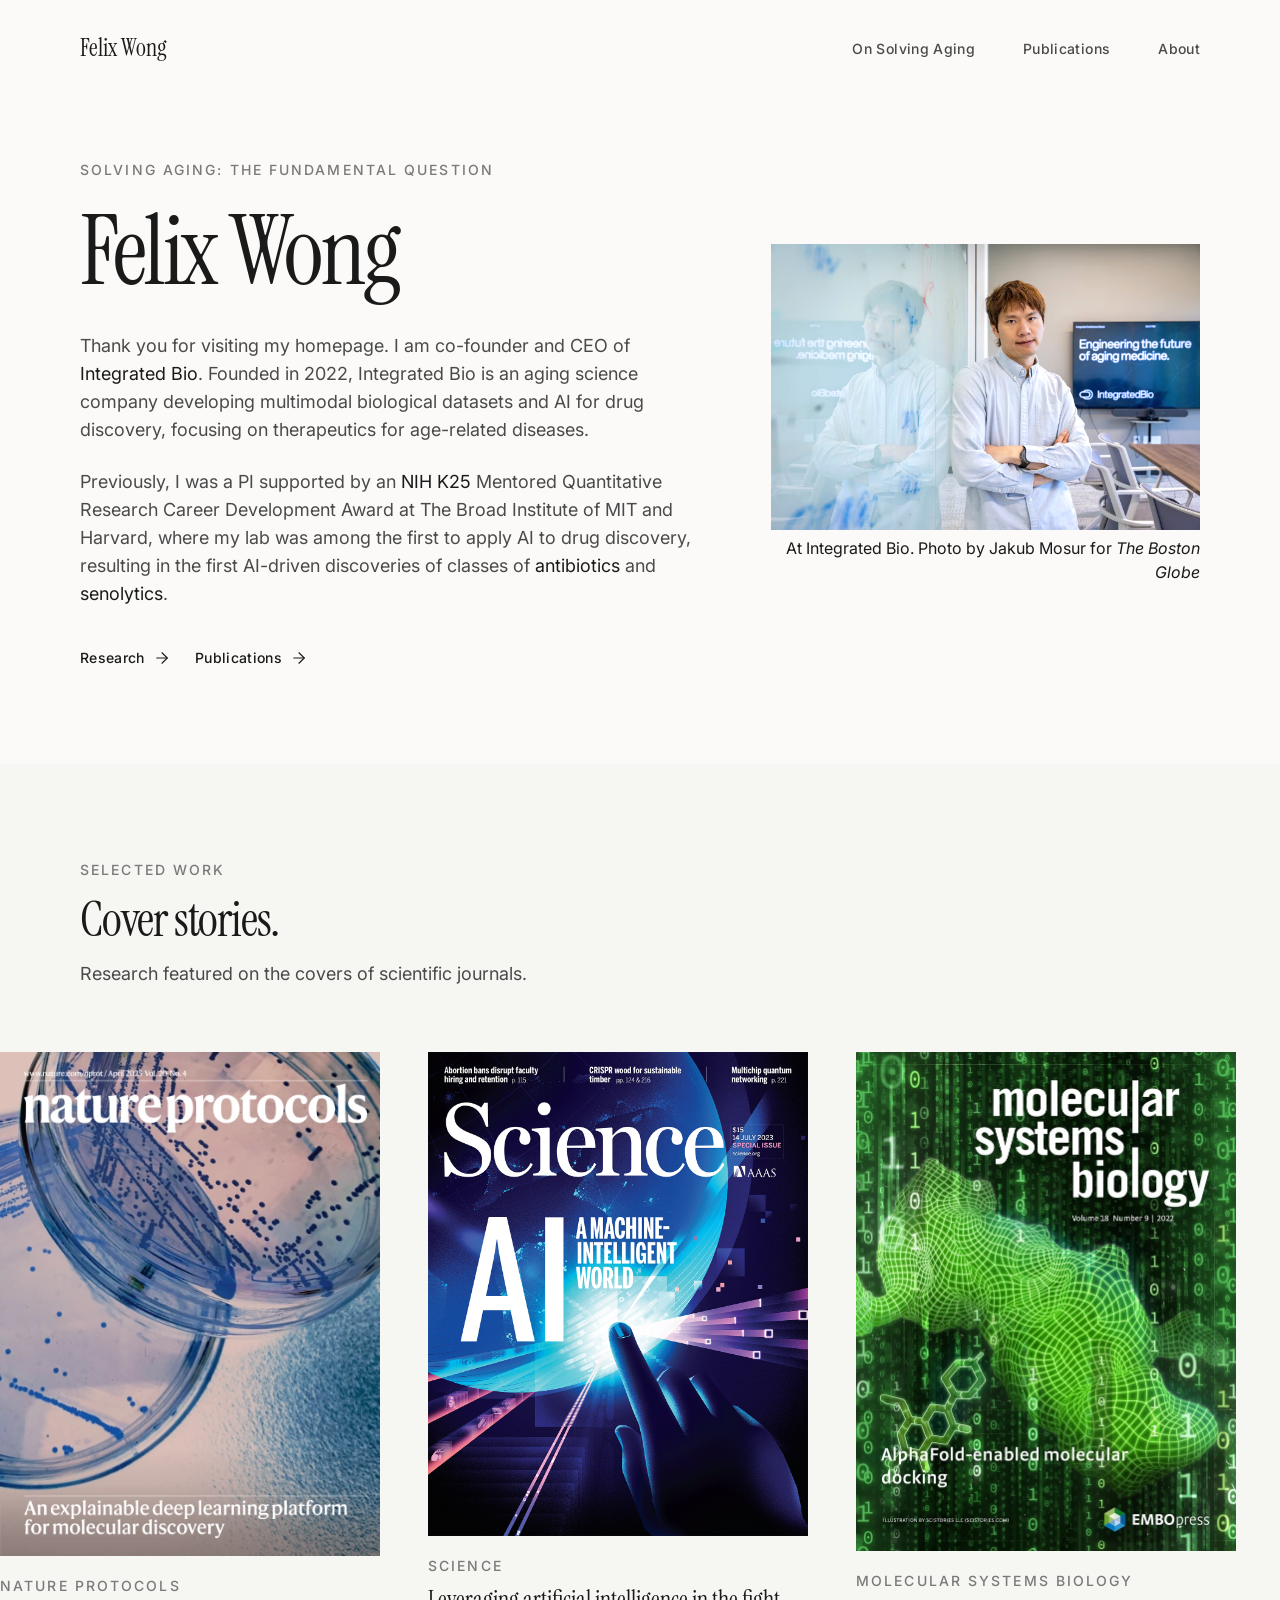
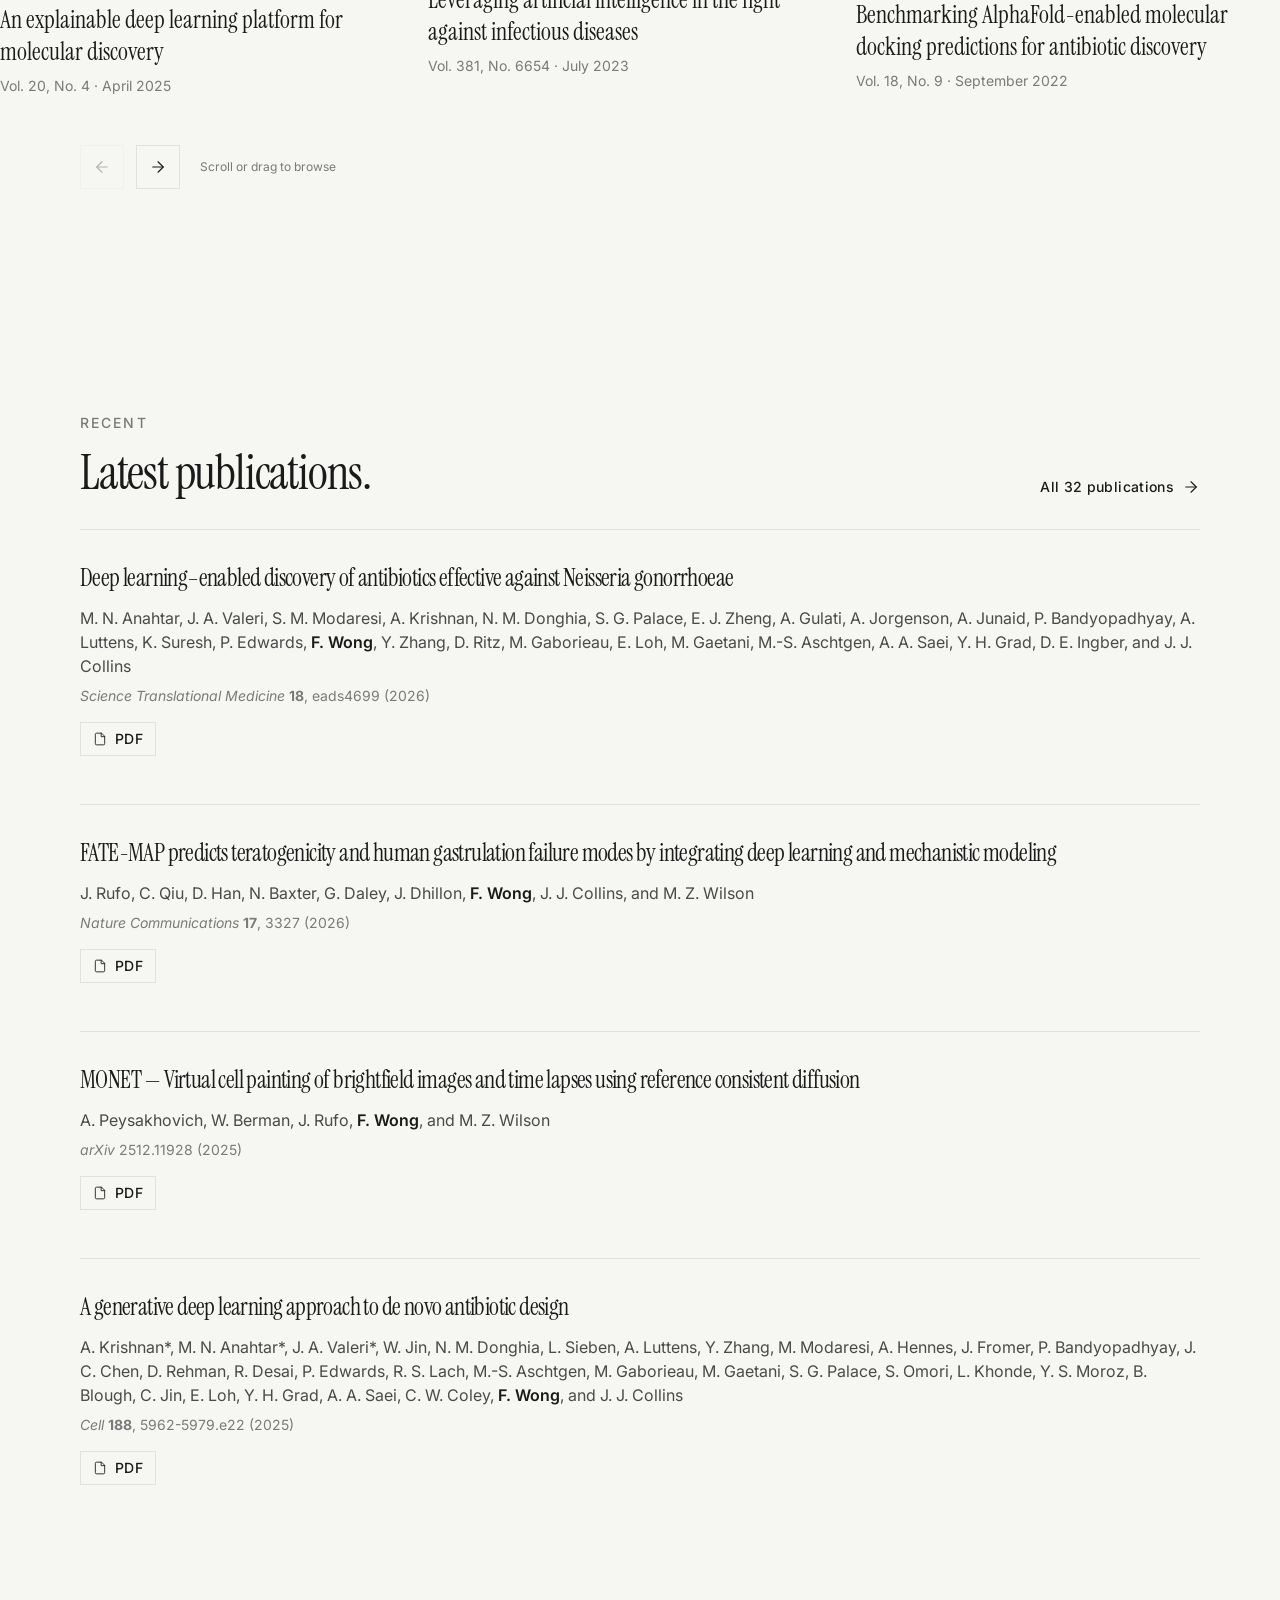
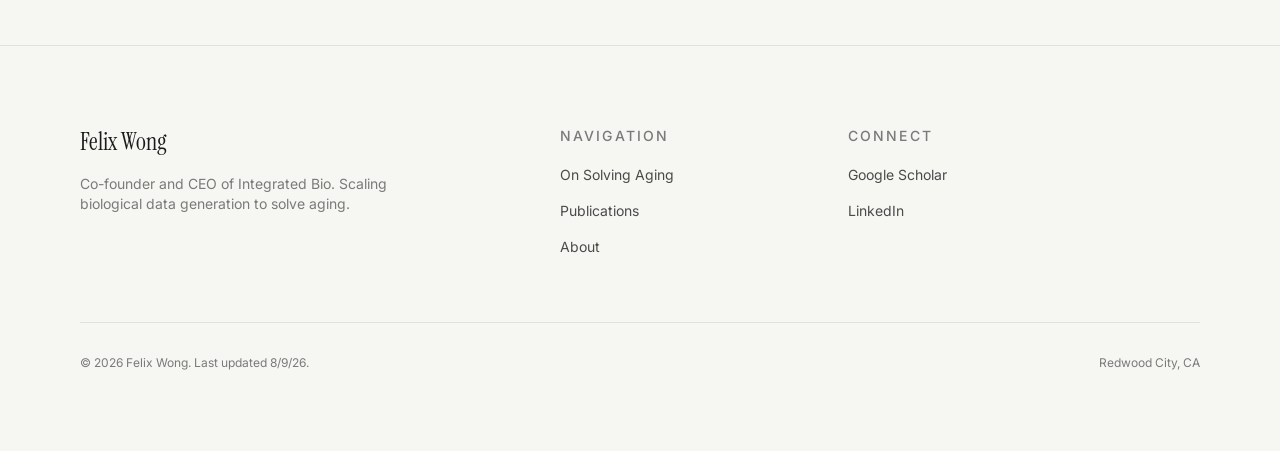
==== index.html @ a40102de "Publish verified felixjwong.com website" ====
<!doctype html>
<html lang="en">
<head>
<meta charset="UTF-8" />
<meta name="viewport" content="width=device-width, initial-scale=1.0" />
<title>Felix Wong</title>
<meta name="description" content="Felix Wong is co-founder and CEO of Integrated Bio, formerly a PI at MIT. Scaling biological data generation to solve aging.">
<meta name="author" content="Felix Wong" />
<meta property="og:type" content="website">
<meta property="og:title" content="Felix Wong">
<meta property="og:description" content="Felix Wong is co-founder and CEO of Integrated Bio, formerly a PI at MIT. Scaling biological data generation to solve aging.">
<meta name="twitter:card" content="summary_large_image">
<meta property="og:site_name" content="Felix Wong">
<meta property="og:url" content="https://www.felixjwong.com/">
<link rel="preconnect" href="https://fonts.googleapis.com">
<link rel="preconnect" href="https://fonts.gstatic.com" crossorigin>
<link href="https://fonts.googleapis.com/css2?family=Instrument+Serif:ital@0;1&family=Inter:wght@300;400;500;600&display=swap" rel="stylesheet">
<link rel="canonical" href="https://www.felixjwong.com/">
<link rel="stylesheet" href="styles.css">
<script type="application/ld+json">
{
  "@context": "https://schema.org",
  "@graph": [
    {
      "@type": "WebSite",
      "@id": "https://www.felixjwong.com/#website",
      "url": "https://www.felixjwong.com/",
      "name": "Felix Wong",
      "alternateName": "Felix J. Wong",
      "inLanguage": "en",
      "publisher": { "@id": "https://www.felixjwong.com/#felixwong" },
      "about": { "@id": "https://www.felixjwong.com/#felixwong" }
    },
    {
      "@type": "Person",
      "@id": "https://www.felixjwong.com/#felixwong",
      "name": "Felix Wong",
      "alternateName": "Felix J. Wong",
      "url": "https://www.felixjwong.com/",
      "jobTitle": "Co-founder and CEO",
      "description": "Co-founder and CEO of Integrated Bio, formerly a principal investigator at the Broad Institute of MIT and Harvard.",
      "worksFor": {
        "@type": "Organization",
        "name": "Integrated Bio",
        "url": "https://integratedbio.com/"
      },
      "alumniOf": [
        { "@type": "CollegeOrUniversity", "name": "Harvard University" },
        { "@type": "CollegeOrUniversity", "name": "Massachusetts Institute of Technology" }
      ],
      "knowsAbout": ["Aging science", "AI for drug discovery", "Antibiotic discovery", "Biophysics"],
      "sameAs": [
        "https://scholar.google.com/citations?hl=en&user=tXD1nAcAAAAJ",
        "https://www.linkedin.com/in/felixjwong/"
      ]
    }
  ]
}
</script>
</head>
<body><div class="min-h-dvh flex flex-col bg-background">
<a href="#main-content" class="skip-link">Skip to main content</a>
<header class="site-header" id="site-header">
  <div class="container-editorial px-6 md:px-12 lg:px-20">
    <nav class="flex items-center justify-between">
      <a href="index.html" class="font-serif text-xl md:text-2xl text-ink transition-opacity duration-300 hover:opacity-70">Felix Wong</a>
      <ul class="hidden md:flex items-center gap-8 lg:gap-12"><li><a href="manifesto.html" class="editorial-link text-sm font-medium tracking-wide text-ink-light transition-colors duration-300 hover:text-ink">On Solving Aging</a></li><li><a href="publications.html" class="editorial-link text-sm font-medium tracking-wide text-ink-light transition-colors duration-300 hover:text-ink">Publications</a></li><li><a href="about.html" class="editorial-link text-sm font-medium tracking-wide text-ink-light transition-colors duration-300 hover:text-ink">About</a></li></ul>
      <button id="menu-open" class="md:hidden p-2 -mr-2 text-ink transition-opacity duration-300 hover:opacity-70" aria-label="Open menu">
        <svg width="24" height="24" viewBox="0 0 24 24" fill="none" stroke="currentColor" stroke-width="1.5" stroke-linecap="round" stroke-linejoin="round"><line x1="4" x2="20" y1="12" y2="12"/><line x1="4" x2="20" y1="6" y2="6"/><line x1="4" x2="20" y1="18" y2="18"/></svg>
      </button>
    </nav>
  </div>
</header>
<div id="mobile-menu" class="mobile-menu md:hidden" aria-hidden="true">
  <div class="flex flex-col h-full px-6 py-6">
    <div class="flex items-center justify-between">
      <a href="index.html" class="font-serif text-xl text-ink">Felix Wong</a>
      <button id="menu-close" class="p-2 -mr-2 text-ink transition-opacity duration-300 hover:opacity-70" aria-label="Close menu">
        <svg width="24" height="24" viewBox="0 0 24 24" fill="none" stroke="currentColor" stroke-width="1.5" stroke-linecap="round" stroke-linejoin="round"><path d="M18 6 6 18"/><path d="m6 6 12 12"/></svg>
      </button>
    </div>
    <nav class="flex-1 flex flex-col justify-center">
      <ul class="space-y-8"><li><a href="manifesto.html" class="font-serif text-4xl text-ink-light transition-colors duration-300 hover:text-ink">On Solving Aging</a></li><li><a href="publications.html" class="font-serif text-4xl text-ink-light transition-colors duration-300 hover:text-ink">Publications</a></li><li><a href="about.html" class="font-serif text-4xl text-ink-light transition-colors duration-300 hover:text-ink">About</a></li></ul>
    </nav>
    <div class="pt-8 border-t border-divider">
      <div class="flex gap-6">
        <a href="https://scholar.google.com/citations?hl=en&user=tXD1nAcAAAAJ" target="_blank" rel="noopener noreferrer" class="text-sm text-ink-muted transition-colors duration-300 hover:text-ink">Google Scholar</a>
        <a href="https://www.linkedin.com/in/felixjwong/" target="_blank" rel="noopener noreferrer" class="text-sm text-ink-muted transition-colors duration-300 hover:text-ink">LinkedIn</a>
      </div>
    </div>
  </div>
</div><main id="main-content" class="flex-1">
<section class="pt-32 md:pt-40 pb-16 md:pb-24 px-6 md:px-12 lg:px-20">
  <div class="container-editorial">
    <div class="grid grid-cols-1 lg:grid-cols-12 gap-12 lg:gap-16 items-center">
      <div class="lg:col-span-7">
        <div class="reveal"><p class="eyebrow mb-6">Solving aging: the fundamental question</p></div>
        <div class="reveal" style="transition-delay:100ms"><h1 class="text-ink mb-8">Felix Wong</h1></div>
        <div class="reveal" style="transition-delay:200ms"><p class="max-w-2xl">Thank you for visiting my homepage. I am co-founder and CEO of <a href="https://integratedbio.com/" target="_blank" rel="noopener noreferrer" class="editorial-link text-link">Integrated Bio</a>. Founded in 2022, Integrated Bio is an aging science company developing multimodal biological datasets and AI for drug discovery, focusing on therapeutics for age-related diseases.
        </p></div>
        <div class="reveal" style="transition-delay:300ms"><p class="mt-6 max-w-2xl">
        Previously, I was a PI supported by an <a href="https://researchtraining.nih.gov/programs/career-development" target="_blank" rel="noopener noreferrer" class="editorial-link text-link">NIH K25</a> Mentored Quantitative Research Career Development Award at The Broad Institute of MIT and Harvard, where my lab was among the first to apply AI to drug discovery, resulting in the first AI-driven discoveries of classes of <a href="https://www.nature.com/articles/s41586-023-06887-8" target="_blank" rel="noopener noreferrer" class="editorial-link text-link">antibiotics</a> and <a href="https://www.nature.com/articles/s43587-023-00415-z" target="_blank" rel="noopener noreferrer" class="editorial-link text-link">senolytics</a>.
        </p></div>
        <div class="reveal" style="transition-delay:500ms"><div class="mt-10 flex flex-wrap gap-6"><a href="manifesto.html" class="arrow-link text-link">Research <svg class="arrow-svg" width="18" height="18" viewBox="0 0 24 24" fill="none" stroke="currentColor" stroke-width="1.5" stroke-linecap="round" stroke-linejoin="round" aria-hidden="true"><line x1="5" y1="12" x2="19" y2="12"/><polyline points="12 5 19 12 12 19"/></svg></a><a href="publications.html" class="arrow-link text-link">Publications <svg class="arrow-svg" width="18" height="18" viewBox="0 0 24 24" fill="none" stroke="currentColor" stroke-width="1.5" stroke-linecap="round" stroke-linejoin="round" aria-hidden="true"><line x1="5" y1="12" x2="19" y2="12"/><polyline points="12 5 19 12 12 19"/></svg></a></div></div>
      </div>
      <div class="lg:col-span-5">
        <div class="reveal" style="transition-delay:200ms"><img src="./felix-boston-globe.png" alt="Felix Wong at the Integrated Biosciences offices" class="w-full h-auto" loading="lazy" onerror="this.onerror=null;this.src='assets/placeholder.svg';this.classList.add('img-fallback')"></div>
        <div style="text-align:right;padding-top:6px">
         At Integrated Bio. Photo by Jakub Mosur for <i><a href="https://www.bostonglobe.com/2026/08/05/business/integrated-biosciences-massachusetts-biotech-startup-california/">The Boston Globe</a></i>
       </div>
      </div>
    </div>
  </div>
</section>

<section class="py-16 md:py-24 bg-cream-dark">
  <div class="container-editorial">
    <div class="reveal"><div class="px-6 md:px-12 lg:px-20 mb-12 md:mb-16 max-w-2xl"><p class="eyebrow mb-4">Selected Work</p><h2 class="text-ink mb-4">Cover stories.</h2><p>Research featured on the covers of scientific journals.</p></div></div>
    <div class="reveal" style="transition-delay:150ms">
<div class="relative">
  <div id="cover-track" class="scrollbar-hide flex gap-8 md:gap-12 overflow-x-auto snap-x snap-mandatory px-6 md:px-12 lg:px-20 pb-4">
    <a href="https://www.nature.com/nprot/volumes/20/issues/4" target="_blank" rel="noopener noreferrer" class="group snap-start shrink-0 cover-card">
      <div class="overflow-hidden bg-cream-darker"><img src="./np-cover.webp" alt="Cover of Nature Protocols, Vol. 20, No. 4 · April 2025" class="w-full h-auto cover-img" loading="lazy" onerror="this.onerror=null;this.src='assets/placeholder.svg';this.classList.add('img-fallback')"></div>
      <p class="eyebrow mt-5">Nature Protocols</p>
      <p class="mt-2 font-serif text-xl md:text-2xl text-ink leading-snug">An explainable deep learning platform for molecular discovery</p>
      <p class="mt-2 text-sm text-ink-muted">Vol. 20, No. 4 · April 2025</p>
    </a>
    <a href="https://www.science.org/toc/science/381/6654" target="_blank" rel="noopener noreferrer" class="group snap-start shrink-0 cover-card">
      <div class="overflow-hidden bg-cream-darker"><img src="./science-cover.jpg" alt="Cover of Science, Vol. 381, No. 6654 · July 2023" class="w-full h-auto cover-img" loading="lazy" onerror="this.onerror=null;this.src='assets/placeholder.svg';this.classList.add('img-fallback')"></div>
      <p class="eyebrow mt-5">Science</p>
      <p class="mt-2 font-serif text-xl md:text-2xl text-ink leading-snug">Leveraging artificial intelligence in the fight against infectious diseases</p>
      <p class="mt-2 text-sm text-ink-muted">Vol. 381, No. 6654 · July 2023</p>
    </a>
    <a href="https://www.embopress.org/toc/17444292/2022/18/9" target="_blank" rel="noopener noreferrer" class="group snap-start shrink-0 cover-card">
      <div class="overflow-hidden bg-cream-darker"><img src="./msb-cover.jpg" alt="Cover of Molecular Systems Biology, Vol. 18, No. 9 · September 2022" class="w-full h-auto cover-img" loading="lazy" onerror="this.onerror=null;this.src='assets/placeholder.svg';this.classList.add('img-fallback')"></div>
      <p class="eyebrow mt-5">Molecular Systems Biology</p>
      <p class="mt-2 font-serif text-xl md:text-2xl text-ink leading-snug">Benchmarking AlphaFold-enabled molecular docking predictions for antibiotic discovery</p>
      <p class="mt-2 text-sm text-ink-muted">Vol. 18, No. 9 · September 2022</p>
    </a>
    <a href="https://www.cell.com/biophysj/issue?pii=S0006-3495(18)X0014-9" target="_blank" rel="noopener noreferrer" class="group snap-start shrink-0 cover-card">
      <div class="overflow-hidden bg-cream-darker"><img src="./bj-cover.jpg" alt="Cover of Biophysical Journal, Vol. 116, No. 12 · June 2019" class="w-full h-auto cover-img" loading="lazy" onerror="this.onerror=null;this.src='assets/placeholder.svg';this.classList.add('img-fallback')"></div>
      <p class="eyebrow mt-5">Biophysical Journal</p>
      <p class="mt-2 font-serif text-xl md:text-2xl text-ink leading-snug">Mechanics and dynamics of bacterial cell lysis</p>
      <p class="mt-2 text-sm text-ink-muted">Vol. 116, No. 12 · June 2019</p>
    </a>
    <a href="https://www.nature.com/nmicrobiol/volumes/2/issues/9" target="_blank" rel="noopener noreferrer" class="group snap-start shrink-0 cover-card">
      <div class="overflow-hidden bg-cream-darker"><img src="./nm-cover-large.jpg" alt="Cover of Nature Microbiology, Vol. 2, No. 9 · September 2017" class="w-full h-auto cover-img" loading="lazy" onerror="this.onerror=null;this.src='assets/placeholder.svg';this.classList.add('img-fallback')"></div>
      <p class="eyebrow mt-5">Nature Microbiology</p>
      <p class="mt-2 font-serif text-xl md:text-2xl text-ink leading-snug">Mechanical strain sensing implicated in cell shape recovery in Escherichia coli</p>
      <p class="mt-2 text-sm text-ink-muted">Vol. 2, No. 9 · September 2017</p>
    </a></div>
  <div class="mt-8 flex items-center gap-3 px-6 md:px-12 lg:px-20">
    <button type="button" data-dir="-1" aria-label="Previous covers" class="cover-arrow p-3 border border-divider text-ink transition-colors duration-300 opacity-30 cursor-default"><svg width="18" height="18" viewBox="0 0 24 24" fill="none" stroke="currentColor" stroke-width="1.5" stroke-linecap="round" stroke-linejoin="round"><line x1="19" x2="5" y1="12" y2="12"/><polyline points="12 19 5 12 12 5"/></svg></button>
    <button type="button" data-dir="1" aria-label="Next covers" class="cover-arrow p-3 border border-divider text-ink transition-colors duration-300 hover:border-ink hover:bg-cream-dark"><svg width="18" height="18" viewBox="0 0 24 24" fill="none" stroke="currentColor" stroke-width="1.5" stroke-linecap="round" stroke-linejoin="round"><line x1="5" x2="19" y1="12" y2="12"/><polyline points="12 5 19 12 12 19"/></svg></button>
    <p class="ml-2 text-xs text-ink-muted">Scroll or drag to browse</p>
  </div>
</div></div>
  </div>
</section>


<section class="section-padding bg-cream-dark">
  <div class="container-editorial">
    <div class="reveal"><div class="flex flex-wrap items-end justify-between gap-4 mb-8"><div><p class="eyebrow mb-4">Recent</p><h2 class="text-ink">Latest publications.</h2></div><a href="publications.html" class="arrow-link text-link">All 32 publications <svg class="arrow-svg" width="18" height="18" viewBox="0 0 24 24" fill="none" stroke="currentColor" stroke-width="1.5" stroke-linecap="round" stroke-linejoin="round" aria-hidden="true"><line x1="5" y1="12" x2="19" y2="12"/><polyline points="12 5 19 12 12 19"/></svg></a></div></div>
    <div class="reveal">

<article class="grid grid-cols-1 md:grid-cols-12 gap-3 md:gap-8 py-8 border-t border-divider">
    
  <div class="md:col-span-12">
    <h3 class="text-xl md:text-2xl leading-snug"><a href="https://www.science.org/doi/abs/10.1126/scitranslmed.ads4699" target="_blank" rel="noopener noreferrer" class="editorial-link text-link transition-opacity duration-300 hover:opacity-70">Deep learning–enabled discovery of antibiotics effective against Neisseria gonorrhoeae</a></h3>
    <p class="mt-3 text-sm md:text-base text-ink-light pub-authors">M. N. Anahtar, J. A. Valeri, S. M. Modaresi, A. Krishnan, N. M. Donghia, S. G. Palace, E. J. Zheng, A. Gulati, A. Jorgenson, A. Junaid, P. Bandyopadhyay, A. Luttens, K. Suresh, P. Edwards, <b>F. Wong</b>, Y. Zhang, D. Ritz, M. Gaborieau, E. Loh, M. Gaetani, M.-S. Aschtgen, A. A. Saei, Y. H. Grad, D. E. Ingber, and J. J. Collins</p>
    <p class="mt-2 text-sm text-ink-muted"><i>Science Translational Medicine</i> <b>18</b>, eads4699 (2026)</p>
    
        <div class="mt-4 flex flex-wrap items-center gap-x-4 gap-y-2"><a href="papers/Deep%20learning-enabled%20discovery%20of%20antibiotics%20effective%20against%20Neisseria%20gonorrhoeae.pdf" target="_blank" rel="noopener noreferrer" class="arrow-link text-link border border-divider px-3 py-1.5 transition-colors duration-300 hover:border-link hover:bg-cream-dark"><svg width="14" height="14" viewBox="0 0 24 24" fill="none" stroke="currentColor" stroke-width="1.5" stroke-linecap="round" stroke-linejoin="round" aria-hidden="true"><path d="M14 2H6a2 2 0 0 0-2 2v16a2 2 0 0 0 2 2h12a2 2 0 0 0 2-2V8z"/><polyline points="14 2 14 8 20 8"/></svg> PDF</a></div>
    
    <div class="mt-4 flex flex-wrap items-center gap-x-4 gap-y-2"></div>
  </div>
</article></div>
    <div class="reveal" style="transition-delay:75ms">

<article class="grid grid-cols-1 md:grid-cols-12 gap-3 md:gap-8 py-8 border-t border-divider">
    
  <div class="md:col-span-12">
    <h3 class="text-xl md:text-2xl leading-snug"><a href="https://www.nature.com/articles/s41467-026-69596-6" target="_blank" rel="noopener noreferrer" class="editorial-link text-link transition-opacity duration-300 hover:opacity-70">FATE-MAP predicts teratogenicity and human gastrulation failure modes by integrating deep learning and mechanistic modeling</a></h3>
    <p class="mt-3 text-sm md:text-base text-ink-light pub-authors">J. Rufo, C. Qiu, D. Han, N. Baxter, G. Daley, J. Dhillon, <b>F. Wong</b>, J. J. Collins, and M. Z. Wilson</p>
    <p class="mt-2 text-sm text-ink-muted"><i>Nature Communications</i> <b>17</b>, 3327 (2026)</p>
    
    <div class="mt-4 flex flex-wrap items-center gap-x-4 gap-y-2"><a href="papers/FATE-MAP%20predicts%20teratogenicity%20and%20human%20gastrulation%20failure%20modes%20by%20integrating%20deep%20learning%20and%20mechanistic%20modeling.pdf" target="_blank" rel="noopener noreferrer" class="arrow-link text-link border border-divider px-3 py-1.5 transition-colors duration-300 hover:border-link hover:bg-cream-dark"><svg width="14" height="14" viewBox="0 0 24 24" fill="none" stroke="currentColor" stroke-width="1.5" stroke-linecap="round" stroke-linejoin="round" aria-hidden="true"><path d="M14 2H6a2 2 0 0 0-2 2v16a2 2 0 0 0 2 2h12a2 2 0 0 0 2-2V8z"/><polyline points="14 2 14 8 20 8"/></svg> PDF</a></div>

    <div class="mt-4 flex flex-wrap items-center gap-x-4 gap-y-2"></div>
  </div>
</article></div>
    <div class="reveal" style="transition-delay:150ms">

<article class="grid grid-cols-1 md:grid-cols-12 gap-3 md:gap-8 py-8 border-t border-divider">
    
  <div class="md:col-span-12">
    <h3 class="text-xl md:text-2xl leading-snug"><a href="https://arxiv.org/abs/2512.11928" target="_blank" rel="noopener noreferrer" class="editorial-link text-link transition-opacity duration-300 hover:opacity-70">MONET — Virtual cell painting of brightfield images and time lapses using reference consistent diffusion</a></h3>
    <p class="mt-3 text-sm md:text-base text-ink-light pub-authors">A. Peysakhovich, W. Berman, J. Rufo, <b>F. Wong</b>, and M. Z. Wilson</p>
    <p class="mt-2 text-sm text-ink-muted"><i>arXiv</i> 2512.11928 (2025)</p>
    
    <div class="mt-4 flex flex-wrap items-center gap-x-4 gap-y-2"><a href="papers/MONET%20-%20Virtual%20cell%20painting%20of%20brightfield%20images%20and%20time%20lapses%20using%20reference%20consistent%20diffusion.pdf" target="_blank" rel="noopener noreferrer" class="arrow-link text-link border border-divider px-3 py-1.5 transition-colors duration-300 hover:border-link hover:bg-cream-dark"><svg width="14" height="14" viewBox="0 0 24 24" fill="none" stroke="currentColor" stroke-width="1.5" stroke-linecap="round" stroke-linejoin="round" aria-hidden="true"><path d="M14 2H6a2 2 0 0 0-2 2v16a2 2 0 0 0 2 2h12a2 2 0 0 0 2-2V8z"/><polyline points="14 2 14 8 20 8"/></svg> PDF</a></div>

    <div class="mt-4 flex flex-wrap items-center gap-x-4 gap-y-2"></div>
  </div>
</article></div>
    <div class="reveal" style="transition-delay:225ms">

<article class="grid grid-cols-1 md:grid-cols-12 gap-3 md:gap-8 py-8 border-t border-divider">
    
  <div class="md:col-span-12">
    <h3 class="text-xl md:text-2xl leading-snug"><a href="https://www.cell.com/cell/fulltext/S0092-8674(25)00855-4" target="_blank" rel="noopener noreferrer" class="editorial-link text-link transition-opacity duration-300 hover:opacity-70">A generative deep learning approach to de novo antibiotic design</a></h3>
    <p class="mt-3 text-sm md:text-base text-ink-light pub-authors">A. Krishnan*, M. N. Anahtar*, J. A. Valeri*, W. Jin, N. M. Donghia, L. Sieben, A. Luttens, Y. Zhang, M. Modaresi, A. Hennes, J. Fromer, P. Bandyopadhyay, J. C. Chen, D. Rehman, R. Desai, P. Edwards, R. S. Lach, M.-S. Aschtgen, M. Gaborieau, M. Gaetani, S. G. Palace, S. Omori, L. Khonde, Y. S. Moroz, B. Blough, C. Jin, E. Loh, Y. H. Grad, A. A. Saei, C. W. Coley, <b>F. Wong</b>, and J. J. Collins</p>
    <p class="mt-2 text-sm text-ink-muted"><i>Cell</i> <b>188</b>, 5962-5979.e22 (2025)</p>
    
    <div class="mt-4 flex flex-wrap items-center gap-x-4 gap-y-2"><a href="papers/A%20generative%20deep%20learning%20approach%20to%20de%20novo%20antibiotic%20design.pdf" target="_blank" rel="noopener noreferrer" class="arrow-link text-link border border-divider px-3 py-1.5 transition-colors duration-300 hover:border-link hover:bg-cream-dark"><svg width="14" height="14" viewBox="0 0 24 24" fill="none" stroke="currentColor" stroke-width="1.5" stroke-linecap="round" stroke-linejoin="round" aria-hidden="true"><path d="M14 2H6a2 2 0 0 0-2 2v16a2 2 0 0 0 2 2h12a2 2 0 0 0 2-2V8z"/><polyline points="14 2 14 8 20 8"/></svg> PDF</a></div>
  </div>
</article></div>
  </div>
</section></main>
<footer class="bg-cream-dark border-t border-divider">
  <div class="container-editorial px-6 md:px-12 lg:px-20 py-16 md:py-20">
    <div class="grid grid-cols-1 md:grid-cols-12 gap-12 md:gap-8">
      <div class="md:col-span-4">
        <a href="index.html" class="font-serif text-2xl text-ink transition-opacity duration-300 hover:opacity-70">Felix Wong</a>
        <p class="mt-4 text-sm text-ink-muted max-w-xs">Co-founder and CEO of Integrated Bio. Scaling biological data generation to solve aging.</p>
      </div>
      <div class="md:col-span-3 md:col-start-6">
        <h4 class="eyebrow mb-4">Navigation</h4>
        <ul class="space-y-3"><li><a href="manifesto.html" class="text-sm text-ink-light transition-colors duration-300 hover:text-link">On Solving Aging</a></li><li><a href="publications.html" class="text-sm text-ink-light transition-colors duration-300 hover:text-link">Publications</a></li><li><a href="about.html" class="text-sm text-ink-light transition-colors duration-300 hover:text-link">About</a></li></ul>
      </div>
      <div class="md:col-span-3">
        <h4 class="eyebrow mb-4">Connect</h4>
        <ul class="space-y-3"><li><a href="https://scholar.google.com/citations?hl=en&user=tXD1nAcAAAAJ" target="_blank" rel="noopener noreferrer" class="text-sm text-ink-light transition-colors duration-300 hover:text-link">Google Scholar</a></li><li><a href="https://www.linkedin.com/in/felixjwong/" target="_blank" rel="noopener noreferrer" class="text-sm text-ink-light transition-colors duration-300 hover:text-link">LinkedIn</a></li></ul>
      </div>
    </div>
    <div class="mt-16 pt-8 border-t border-divider flex flex-col md:flex-row md:items-center justify-between gap-4">
      <p class="text-xs text-ink-muted">© 2026 Felix Wong. Last updated 8/9/26.</p>
      <div class="flex items-center gap-6">
        <p class="text-xs text-ink-muted">Redwood City, CA</p>
      </div>
    </div>
  </div>
</footer></div><script src="main.js"></script></body></html>
---- styles.css ----
*,:after,:before{--tw-border-spacing-x:0;--tw-border-spacing-y:0;--tw-translate-x:0;--tw-translate-y:0;--tw-rotate:0;--tw-skew-x:0;--tw-skew-y:0;--tw-scale-x:1;--tw-scale-y:1;--tw-pan-x: ;--tw-pan-y: ;--tw-pinch-zoom: ;--tw-scroll-snap-strictness:proximity;--tw-gradient-from-position: ;--tw-gradient-via-position: ;--tw-gradient-to-position: ;--tw-ordinal: ;--tw-slashed-zero: ;--tw-numeric-figure: ;--tw-numeric-spacing: ;--tw-numeric-fraction: ;--tw-ring-inset: ;--tw-ring-offset-width:0px;--tw-ring-offset-color:#fff;--tw-ring-color:rgba(59,130,246,.5);--tw-ring-offset-shadow:0 0 #0000;--tw-ring-shadow:0 0 #0000;--tw-shadow:0 0 #0000;--tw-shadow-colored:0 0 #0000;--tw-blur: ;--tw-brightness: ;--tw-contrast: ;--tw-grayscale: ;--tw-hue-rotate: ;--tw-invert: ;--tw-saturate: ;--tw-sepia: ;--tw-drop-shadow: ;--tw-backdrop-blur: ;--tw-backdrop-brightness: ;--tw-backdrop-contrast: ;--tw-backdrop-grayscale: ;--tw-backdrop-hue-rotate: ;--tw-backdrop-invert: ;--tw-backdrop-opacity: ;--tw-backdrop-saturate: ;--tw-backdrop-sepia: ;--tw-contain-size: ;--tw-contain-layout: ;--tw-contain-paint: ;--tw-contain-style: }::backdrop{--tw-border-spacing-x:0;--tw-border-spacing-y:0;--tw-translate-x:0;--tw-translate-y:0;--tw-rotate:0;--tw-skew-x:0;--tw-skew-y:0;--tw-scale-x:1;--tw-scale-y:1;--tw-pan-x: ;--tw-pan-y: ;--tw-pinch-zoom: ;--tw-scroll-snap-strictness:proximity;--tw-gradient-from-position: ;--tw-gradient-via-position: ;--tw-gradient-to-position: ;--tw-ordinal: ;--tw-slashed-zero: ;--tw-numeric-figure: ;--tw-numeric-spacing: ;--tw-numeric-fraction: ;--tw-ring-inset: ;--tw-ring-offset-width:0px;--tw-ring-offset-color:#fff;--tw-ring-color:rgba(59,130,246,.5);--tw-ring-offset-shadow:0 0 #0000;--tw-ring-shadow:0 0 #0000;--tw-shadow:0 0 #0000;--tw-shadow-colored:0 0 #0000;--tw-blur: ;--tw-brightness: ;--tw-contrast: ;--tw-grayscale: ;--tw-hue-rotate: ;--tw-invert: ;--tw-saturate: ;--tw-sepia: ;--tw-drop-shadow: ;--tw-backdrop-blur: ;--tw-backdrop-brightness: ;--tw-backdrop-contrast: ;--tw-backdrop-grayscale: ;--tw-backdrop-hue-rotate: ;--tw-backdrop-invert: ;--tw-backdrop-opacity: ;--tw-backdrop-saturate: ;--tw-backdrop-sepia: ;--tw-contain-size: ;--tw-contain-layout: ;--tw-contain-paint: ;--tw-contain-style: }/*! tailwindcss v3.4.17 | MIT License | https://tailwindcss.com*/*,:after,:before{box-sizing:border-box;border:0 solid #e5e7eb}:after,:before{--tw-content:""}:host,html{line-height:1.5;-webkit-text-size-adjust:100%;-moz-tab-size:4;-o-tab-size:4;tab-size:4;font-family:Inter,system-ui,sans-serif;font-feature-settings:normal;font-variation-settings:normal;-webkit-tap-highlight-color:transparent}body{margin:0;line-height:inherit}hr{height:0;color:inherit;border-top-width:1px}abbr:where([title]){-webkit-text-decoration:underline dotted;text-decoration:underline dotted}h1,h2,h3,h4,h5,h6{font-size:inherit;font-weight:inherit}a{color:inherit;text-decoration:inherit}b,strong{font-weight:bolder}code,kbd,pre,samp{font-family:ui-monospace,SFMono-Regular,Menlo,Monaco,Consolas,Liberation Mono,Courier New,monospace;font-feature-settings:normal;font-variation-settings:normal;font-size:1em}small{font-size:80%}sub,sup{font-size:75%;line-height:0;position:relative;vertical-align:baseline}sub{bottom:-.25em}sup{top:-.5em}table{text-indent:0;border-color:inherit;border-collapse:collapse}button,input,optgroup,select,textarea{font-family:inherit;font-feature-settings:inherit;font-variation-settings:inherit;font-size:100%;font-weight:inherit;line-height:inherit;letter-spacing:inherit;color:inherit;margin:0;padding:0}button,select{text-transform:none}button,input:where([type=button]),input:where([type=reset]),input:where([type=submit]){-webkit-appearance:button;background-color:transparent;background-image:none}:-moz-focusring{outline:auto}:-moz-ui-invalid{box-shadow:none}progress{vertical-align:baseline}::-webkit-inner-spin-button,::-webkit-outer-spin-button{height:auto}[type=search]{-webkit-appearance:textfield;outline-offset:-2px}::-webkit-search-decoration{-webkit-appearance:none}::-webkit-file-upload-button{-webkit-appearance:button;font:inherit}summary{display:list-item}blockquote,dd,dl,figure,h1,h2,h3,h4,h5,h6,hr,p,pre{margin:0}fieldset{margin:0}fieldset,legend{padding:0}menu,ol,ul{list-style:none;margin:0;padding:0}dialog{padding:0}textarea{resize:vertical}input::-moz-placeholder,textarea::-moz-placeholder{opacity:1;color:#9ca3af}input::placeholder,textarea::placeholder{opacity:1;color:#9ca3af}[role=button],button{cursor:pointer}:disabled{cursor:default}audio,canvas,embed,iframe,img,object,svg,video{display:block;vertical-align:middle}img,video{max-width:100%;height:auto}[hidden]:where(:not([hidden=until-found])){display:none}:root{--background:45 20% 98%;--foreground:0 0% 10%;--card:45 15% 97%;--card-foreground:0 0% 10%;--popover:45 20% 98%;--popover-foreground:0 0% 10%;--primary:0 0% 10%;--primary-foreground:45 20% 98%;--secondary:45 10% 96%;--secondary-foreground:0 0% 10%;--muted:45 10% 94%;--muted-foreground:0 0% 45%;--accent:45 8% 92%;--accent-foreground:0 0% 10%;--destructive:0 84.2% 60.2%;--destructive-foreground:210 40% 98%;--border:40 10% 88%;--input:40 10% 88%;--ring:0 0% 10%;--radius:0rem;--cream:45 20% 98%;--cream-dark:45 15% 96%;--cream-darker:40 12% 93%;--ink:0 0% 10%;--ink-light:0 0% 29%;--ink-muted:0 0% 48%;--divider:40 10% 88%;--sidebar-background:45 15% 97%;--sidebar-foreground:0 0% 29%;--sidebar-primary:0 0% 10%;--sidebar-primary-foreground:45 20% 98%;--sidebar-accent:45 10% 94%;--sidebar-accent-foreground:0 0% 10%;--sidebar-border:40 10% 88%;--sidebar-ring:0 0% 10%}*{border-color:hsl(var(--border))}body{background-color:hsl(var(--background));font-family:Inter,system-ui,sans-serif;color:hsl(var(--foreground));-webkit-font-smoothing:antialiased;-moz-osx-font-smoothing:grayscale}h1,h2,h3,h4{font-family:Instrument Serif,Georgia,serif;letter-spacing:-.025em}h1{font-size:2.25rem;line-height:2.5rem;font-weight:400;line-height:1.1}@media (min-width:640px){h1{font-size:3rem;line-height:1}}@media (min-width:768px){h1{font-size:3.75rem;line-height:1}}@media (min-width:1024px){h1{font-size:4.5rem;line-height:1}}@media (min-width:1280px){h1{font-size:6rem;line-height:1}}h2{font-size:1.875rem;line-height:2.25rem;font-weight:400;line-height:1.15}@media (min-width:768px){h2{font-size:2.25rem;line-height:2.5rem}}@media (min-width:1024px){h2{font-size:3rem;line-height:1}}h3{font-size:1.5rem;line-height:2rem;font-weight:400;line-height:1.2}@media (min-width:768px){h3{font-size:1.875rem;line-height:2.25rem}}p{font-size:1rem;line-height:1.5rem;line-height:1.625;color:hsl(var(--ink-light))}@media (min-width:768px){p{font-size:1.125rem;line-height:1.75rem}}html{scroll-behavior:smooth}::-moz-selection{background-color:hsl(var(--primary));color:hsl(var(--primary-foreground))}::selection{background-color:hsl(var(--primary));color:hsl(var(--primary-foreground))}:root{--link:217 60% 30%;--link-hover:214 74% 42%;--link-muted:217 32% 45%}.eyebrow{font-family:Inter,system-ui,sans-serif;font-size:.75rem;line-height:1rem;font-weight:500;text-transform:uppercase;letter-spacing:.15em;color:hsl(var(--ink-muted))}@media (min-width:768px){.eyebrow{font-size:.875rem;line-height:1.25rem}}.editorial-link{position:relative;display:inline-block}.editorial-link:after{content:"";position:absolute;bottom:0;left:0;height:1px;width:100%;transform-origin:left;--tw-scale-x:0;background-color:currentColor;transition-property:transform;transition-timing-function:cubic-bezier(.4,0,.2,1);transition-duration:.3s;transition-timing-function:cubic-bezier(0,0,.2,1);animation-duration:.3s;animation-timing-function:cubic-bezier(0,0,.2,1)}.editorial-link:after,.editorial-link:hover:after{transform:translate(var(--tw-translate-x),var(--tw-translate-y)) rotate(var(--tw-rotate)) skewX(var(--tw-skew-x)) skewY(var(--tw-skew-y)) scaleX(var(--tw-scale-x)) scaleY(var(--tw-scale-y))}.editorial-link:hover:after{--tw-scale-x:1}.arrow-link{display:inline-flex;align-items:center;gap:.5rem;font-size:.875rem;line-height:1.25rem;font-weight:500;letter-spacing:.025em;transition-property:all;transition-timing-function:cubic-bezier(.4,0,.2,1);transition-duration:.3s;animation-duration:.3s}.arrow-link svg{transition-property:transform;transition-timing-function:cubic-bezier(.4,0,.2,1);transition-duration:.3s;animation-duration:.3s}.arrow-link:hover svg{--tw-translate-x:0.25rem;transform:translate(var(--tw-translate-x),var(--tw-translate-y)) rotate(var(--tw-rotate)) skewX(var(--tw-skew-x)) skewY(var(--tw-skew-y)) scaleX(var(--tw-scale-x)) scaleY(var(--tw-scale-y))}.section-padding{padding:4rem 1.5rem}@media (min-width:768px){.section-padding{padding:6rem 3rem}}@media (min-width:1024px){.section-padding{padding:8rem 5rem}}.container-editorial{margin-left:auto;margin-right:auto;max-width:80rem}.skip-link{position:absolute;width:1px;height:1px;padding:0;margin:-1px;overflow:hidden;clip:rect(0,0,0,0);white-space:nowrap;border-width:0}.skip-link:focus{position:static;width:auto;height:auto;margin:0;overflow:visible;clip:auto;white-space:normal;position:fixed;top:1rem;left:1rem;z-index:200;border-width:1px;border-color:hsl(var(--ink));background-color:hsl(var(--background));padding:.5rem 1rem;color:hsl(var(--foreground))}.site-header{position:fixed;top:0;left:0;right:0;z-index:50;padding-top:1.5rem;padding-bottom:1.5rem}@media (min-width:768px){.site-header{padding-top:2rem;padding-bottom:2rem}}.site-header{transition:all .5s cubic-bezier(.16,1,.3,1);background:transparent}.site-header.is-scrolled{padding-top:1rem;padding-bottom:1rem;background:hsl(var(--background)/.95);-webkit-backdrop-filter:blur(4px);backdrop-filter:blur(4px)}.mobile-menu{position:fixed;inset:0;z-index:100;background-color:hsl(var(--background));height:100dvh;opacity:0;pointer-events:none;transition:opacity .4s cubic-bezier(.16,1,.3,1)}.mobile-menu.is-open{opacity:1;pointer-events:auto}.pub-authors b{font-weight:600;color:hsl(var(--ink))}.cover-card{width:260px}@media (min-width:640px){.cover-card{width:320px}}@media (min-width:768px){.cover-card{width:380px}}.cover-img{transition:transform .7s ease-out}.cover-card:hover .cover-img{transform:scale(1.03)}.cover-arrow:disabled{cursor:default;opacity:.3}.regime-icon{width:56px;height:56px;display:block}.relative{position:relative}.-mr-2{margin-right:-.5rem}.mb-10{margin-bottom:2.5rem}.mb-12{margin-bottom:3rem}.mb-3{margin-bottom:.75rem}.mb-4{margin-bottom:1rem}.mb-6{margin-bottom:1.5rem}.mb-8{margin-bottom:2rem}.ml-2{margin-left:.5rem}.mt-10{margin-top:2.5rem}.mt-16{margin-top:4rem}.mt-2{margin-top:.5rem}.mt-3{margin-top:.75rem}.mt-4{margin-top:1rem}.mt-5{margin-top:1.25rem}.mt-6{margin-top:1.5rem}.mt-8{margin-top:2rem}.flex{display:flex}.inline-flex{display:inline-flex}.grid{display:grid}.hidden{display:none}.h-auto{height:auto}.h-full{height:100%}.min-h-\[70vh\]{min-height:70vh}.min-h-dvh{min-height:100dvh}.w-full{width:100%}.max-w-2xl{max-width:42rem}.max-w-3xl{max-width:48rem}.max-w-4xl{max-width:56rem}.max-w-xs{max-width:20rem}.flex-1{flex:1 1 0%}.shrink-0{flex-shrink:0}.cursor-default{cursor:default}.snap-x{scroll-snap-type:x var(--tw-scroll-snap-strictness)}.snap-mandatory{--tw-scroll-snap-strictness:mandatory}.snap-start{scroll-snap-align:start}.grid-cols-1{grid-template-columns:repeat(1,minmax(0,1fr))}.flex-col{flex-direction:column}.flex-wrap{flex-wrap:wrap}.items-end{align-items:flex-end}.items-center{align-items:center}.items-baseline{align-items:baseline}.justify-center{justify-content:center}.justify-between{justify-content:space-between}.gap-12{gap:3rem}.gap-2{gap:.5rem}.gap-3{gap:.75rem}.gap-4{gap:1rem}.gap-6{gap:1.5rem}.gap-8{gap:2rem}.gap-x-12{-moz-column-gap:3rem;column-gap:3rem}.gap-x-4{-moz-column-gap:1rem;column-gap:1rem}.gap-x-6{-moz-column-gap:1.5rem;column-gap:1.5rem}.gap-y-1{row-gap:.25rem}.gap-y-10{row-gap:2.5rem}.gap-y-2{row-gap:.5rem}.space-y-3>:not([hidden])~:not([hidden]){--tw-space-y-reverse:0;margin-top:calc(.75rem*(1 - var(--tw-space-y-reverse)));margin-bottom:calc(.75rem*var(--tw-space-y-reverse))}.space-y-8>:not([hidden])~:not([hidden]){--tw-space-y-reverse:0;margin-top:calc(2rem*(1 - var(--tw-space-y-reverse)));margin-bottom:calc(2rem*var(--tw-space-y-reverse))}.overflow-hidden{overflow:hidden}.overflow-x-auto{overflow-x:auto}.whitespace-nowrap{white-space:nowrap}.border{border-width:1px}.border-b{border-bottom-width:1px}.border-t{border-top-width:1px}.border-divider{border-color:hsl(var(--divider))}.border-ink{border-color:hsl(var(--ink))}.bg-background{background-color:hsl(var(--background))}.bg-cream-dark{background-color:hsl(var(--cream-dark))}.bg-cream-darker{background-color:hsl(var(--cream-darker))}.bg-ink{background-color:hsl(var(--ink))}.bg-primary{background-color:hsl(var(--primary))}.p-2{padding:.5rem}.p-3{padding:.75rem}.px-3{padding-left:.75rem;padding-right:.75rem}.px-4{padding-left:1rem;padding-right:1rem}.px-5{padding-left:1.25rem;padding-right:1.25rem}.px-6{padding-left:1.5rem;padding-right:1.5rem}.py-1\.5{padding-top:.375rem;padding-bottom:.375rem}.py-12{padding-top:3rem;padding-bottom:3rem}.py-16{padding-top:4rem;padding-bottom:4rem}.py-2{padding-top:.5rem;padding-bottom:.5rem}.py-3{padding-top:.75rem;padding-bottom:.75rem}.py-4{padding-top:1rem;padding-bottom:1rem}.py-6{padding-top:1.5rem;padding-bottom:1.5rem}.py-8{padding-top:2rem;padding-bottom:2rem}.pb-10{padding-bottom:2.5rem}.pb-12{padding-bottom:3rem}.pb-16{padding-bottom:4rem}.pb-24{padding-bottom:6rem}.pb-4{padding-bottom:1rem}.pb-8{padding-bottom:2rem}.pt-32{padding-top:8rem}.pt-6{padding-top:1.5rem}.pt-8{padding-top:2rem}.text-center{text-align:center}.font-serif{font-family:Instrument Serif,Georgia,serif}.text-2xl{font-size:1.5rem;line-height:2rem}.text-4xl{font-size:2.25rem;line-height:2.5rem}.text-lg{font-size:1.125rem;line-height:1.75rem}.text-sm{font-size:.875rem;line-height:1.25rem}.text-xl{font-size:1.25rem;line-height:1.75rem}.text-xs{font-size:.75rem;line-height:1rem}.font-medium{font-weight:500}.italic{font-style:italic}.tabular-nums{--tw-numeric-spacing:tabular-nums;font-variant-numeric:var(--tw-ordinal) var(--tw-slashed-zero) var(--tw-numeric-figure) var(--tw-numeric-spacing) var(--tw-numeric-fraction)}.leading-relaxed{line-height:1.625}.leading-snug{line-height:1.375}.tracking-wide{letter-spacing:.025em}.text-cream{color:hsl(var(--cream))}.text-ink{color:hsl(var(--ink))}.text-ink-light{color:hsl(var(--ink-light))}.text-ink-muted{color:hsl(var(--ink-muted))}.text-primary-foreground{color:hsl(var(--primary-foreground))}.opacity-30{opacity:.3}.opacity-70{opacity:.7}.transition-colors{transition-property:color,background-color,border-color,text-decoration-color,fill,stroke;transition-timing-function:cubic-bezier(.4,0,.2,1);transition-duration:.15s}.transition-opacity{transition-property:opacity;transition-timing-function:cubic-bezier(.4,0,.2,1);transition-duration:.15s}.duration-300{transition-duration:.3s}@keyframes enter{0%{opacity:var(--tw-enter-opacity,1);transform:translate3d(var(--tw-enter-translate-x,0),var(--tw-enter-translate-y,0),0) scale3d(var(--tw-enter-scale,1),var(--tw-enter-scale,1),var(--tw-enter-scale,1)) rotate(var(--tw-enter-rotate,0))}}@keyframes exit{to{opacity:var(--tw-exit-opacity,1);transform:translate3d(var(--tw-exit-translate-x,0),var(--tw-exit-translate-y,0),0) scale3d(var(--tw-exit-scale,1),var(--tw-exit-scale,1),var(--tw-exit-scale,1)) rotate(var(--tw-exit-rotate,0))}}.duration-300{animation-duration:.3s}.text-ink{color:hsl(var(--ink))}.text-ink-light{color:hsl(var(--ink-light))}.text-ink-muted{color:hsl(var(--ink-muted))}.bg-cream-dark{background-color:hsl(var(--cream-dark))}.bg-cream-darker{background-color:hsl(var(--cream-darker))}.border-divider{border-color:hsl(var(--divider))}.scrollbar-hide{-ms-overflow-style:none;scrollbar-width:none}.scrollbar-hide::-webkit-scrollbar{display:none}.reveal.is-armed{opacity:0;transform:translateY(24px);transition:opacity .7s cubic-bezier(.16,1,.3,1),transform .7s cubic-bezier(.16,1,.3,1);will-change:opacity,transform}.reveal.is-armed.is-visible{opacity:1;transform:none}.img-fallback{opacity:.6}.text-link{color:hsl(var(--ink))}a.text-link:hover{color:hsl(var(--link))}.text-link-muted{color:hsl(var(--ink-muted))}a.text-link-muted:hover{color:hsl(var(--link))}.bg-link{background-color:hsl(var(--ink))}.border-link,.hover\:border-ink:hover{border-color:hsl(var(--ink))}.hover\:bg-cream-dark:hover{background-color:hsl(var(--cream-dark))}.hover\:text-ink:hover{color:hsl(var(--ink))}.hover\:opacity-70:hover{opacity:.7}.hover\:opacity-80:hover{opacity:.8}.hover\:opacity-90:hover{opacity:.9}.hover\:text-ink:hover{color:hsl(var(--ink))}.hover\:bg-cream-dark:hover{background-color:hsl(var(--cream-dark))}.hover\:text-link:hover{color:hsl(var(--ink))}.hover\:text-link:hovera:hover{color:hsl(var(--link))}.hover\:border-link:hover{border-color:hsl(var(--ink))}.group:hover .group-hover\:text-link{color:hsl(var(--ink))}.group:hover .group-hover\:text-linka:hover{color:hsl(var(--link))}@media (min-width:768px){.md\:col-span-1{grid-column:span 1/span 1}.md\:col-span-11{grid-column:span 11/span 11}.md\:col-span-12{grid-column:span 12/span 12}.md\:col-span-3{grid-column:span 3/span 3}.md\:col-span-4{grid-column:span 4/span 4}.md\:col-span-8{grid-column:span 8/span 8}.md\:col-start-5{grid-column-start:5}.md\:col-start-6{grid-column-start:6}.md\:mb-16{margin-bottom:4rem}.md\:flex{display:flex}.md\:hidden{display:none}.md\:grid-cols-12{grid-template-columns:repeat(12,minmax(0,1fr))}.md\:grid-cols-3{grid-template-columns:repeat(3,minmax(0,1fr))}.md\:flex-row{flex-direction:row}.md\:items-center{align-items:center}.md\:gap-12{gap:3rem}.md\:gap-8{gap:2rem}.md\:px-12{padding-left:3rem;padding-right:3rem}.md\:py-16{padding-top:4rem;padding-bottom:4rem}.md\:py-20{padding-top:5rem;padding-bottom:5rem}.md\:py-24{padding-top:6rem}.md\:pb-24,.md\:py-24{padding-bottom:6rem}.md\:pt-40{padding-top:10rem}.md\:text-2xl{font-size:1.5rem;line-height:2rem}.md\:text-3xl{font-size:1.875rem;line-height:2.25rem}.md\:text-base{font-size:1rem;line-height:1.5rem}}@media (min-width:1024px){.lg\:col-span-5{grid-column:span 5/span 5}.lg\:col-span-7{grid-column:span 7/span 7}.lg\:grid-cols-12{grid-template-columns:repeat(12,minmax(0,1fr))}.lg\:gap-12{gap:3rem}.lg\:gap-16{gap:4rem}.lg\:px-20{padding-left:5rem;padding-right:5rem}}
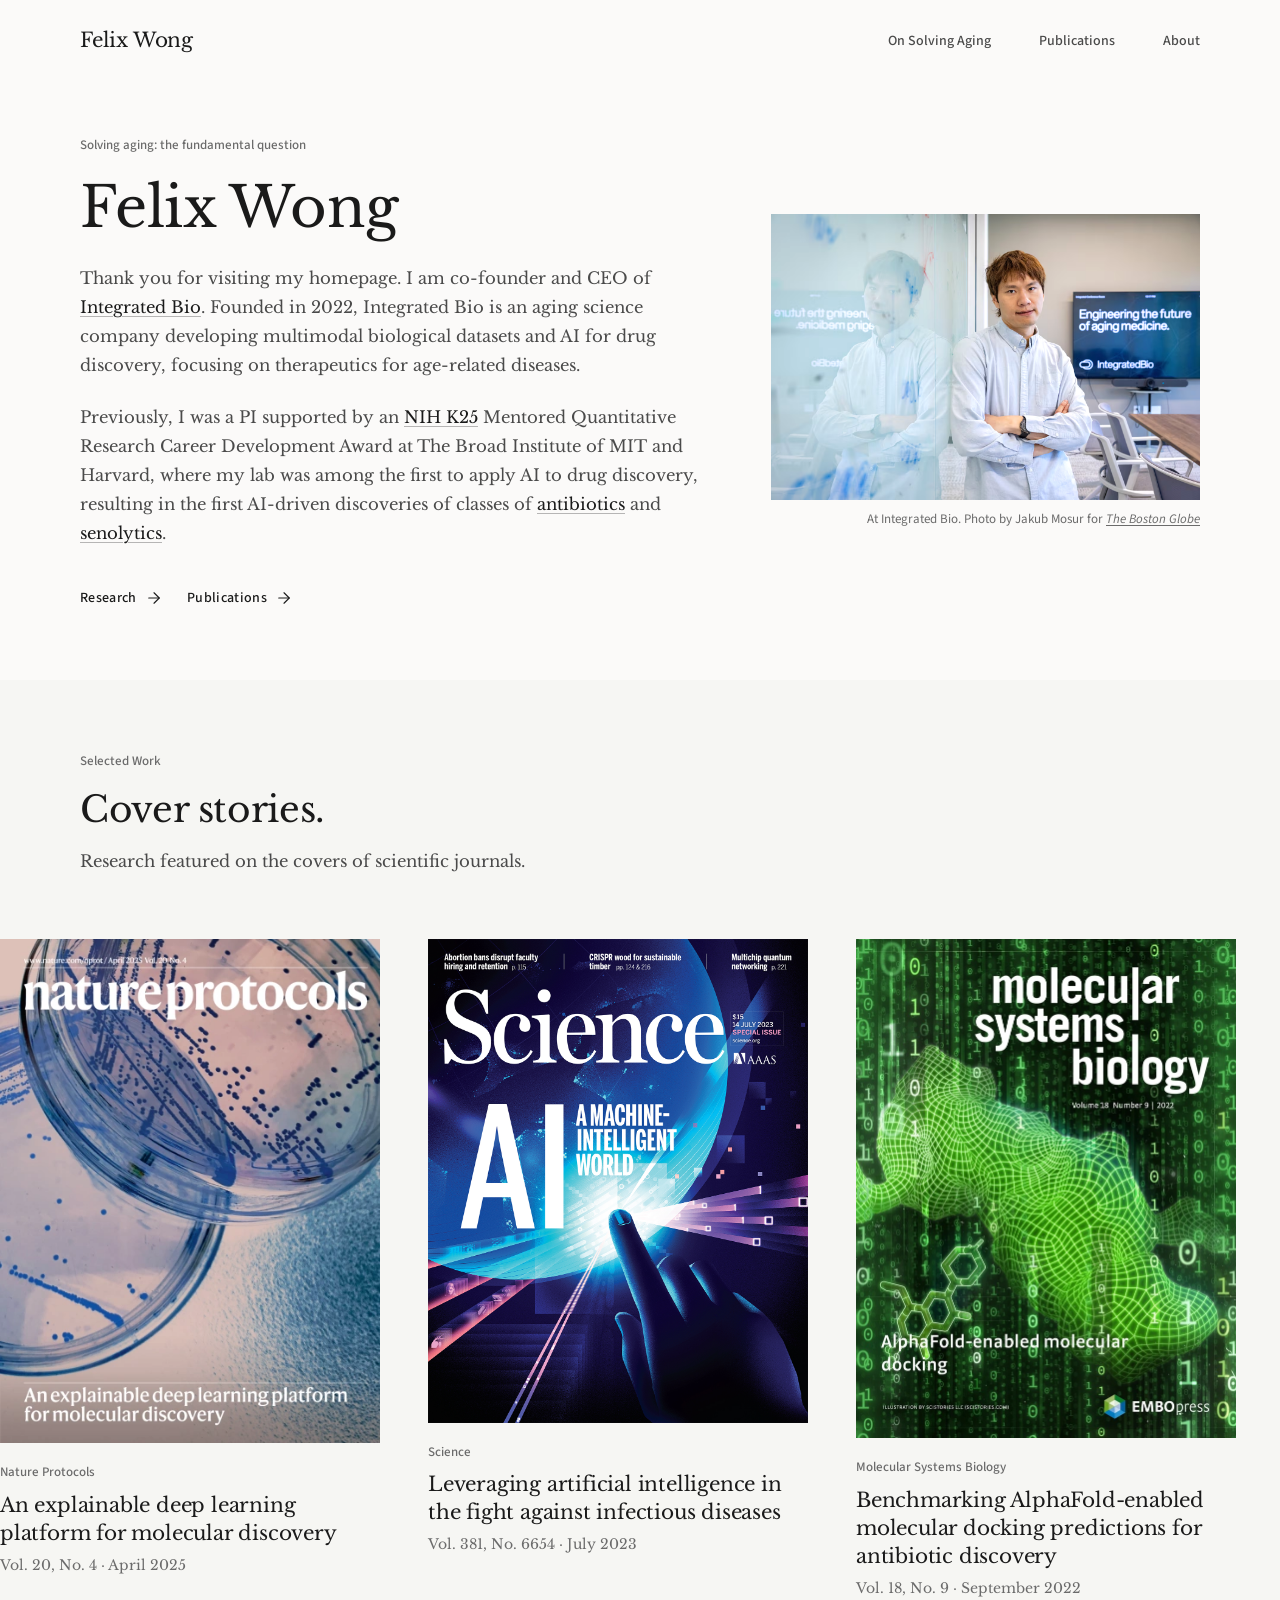
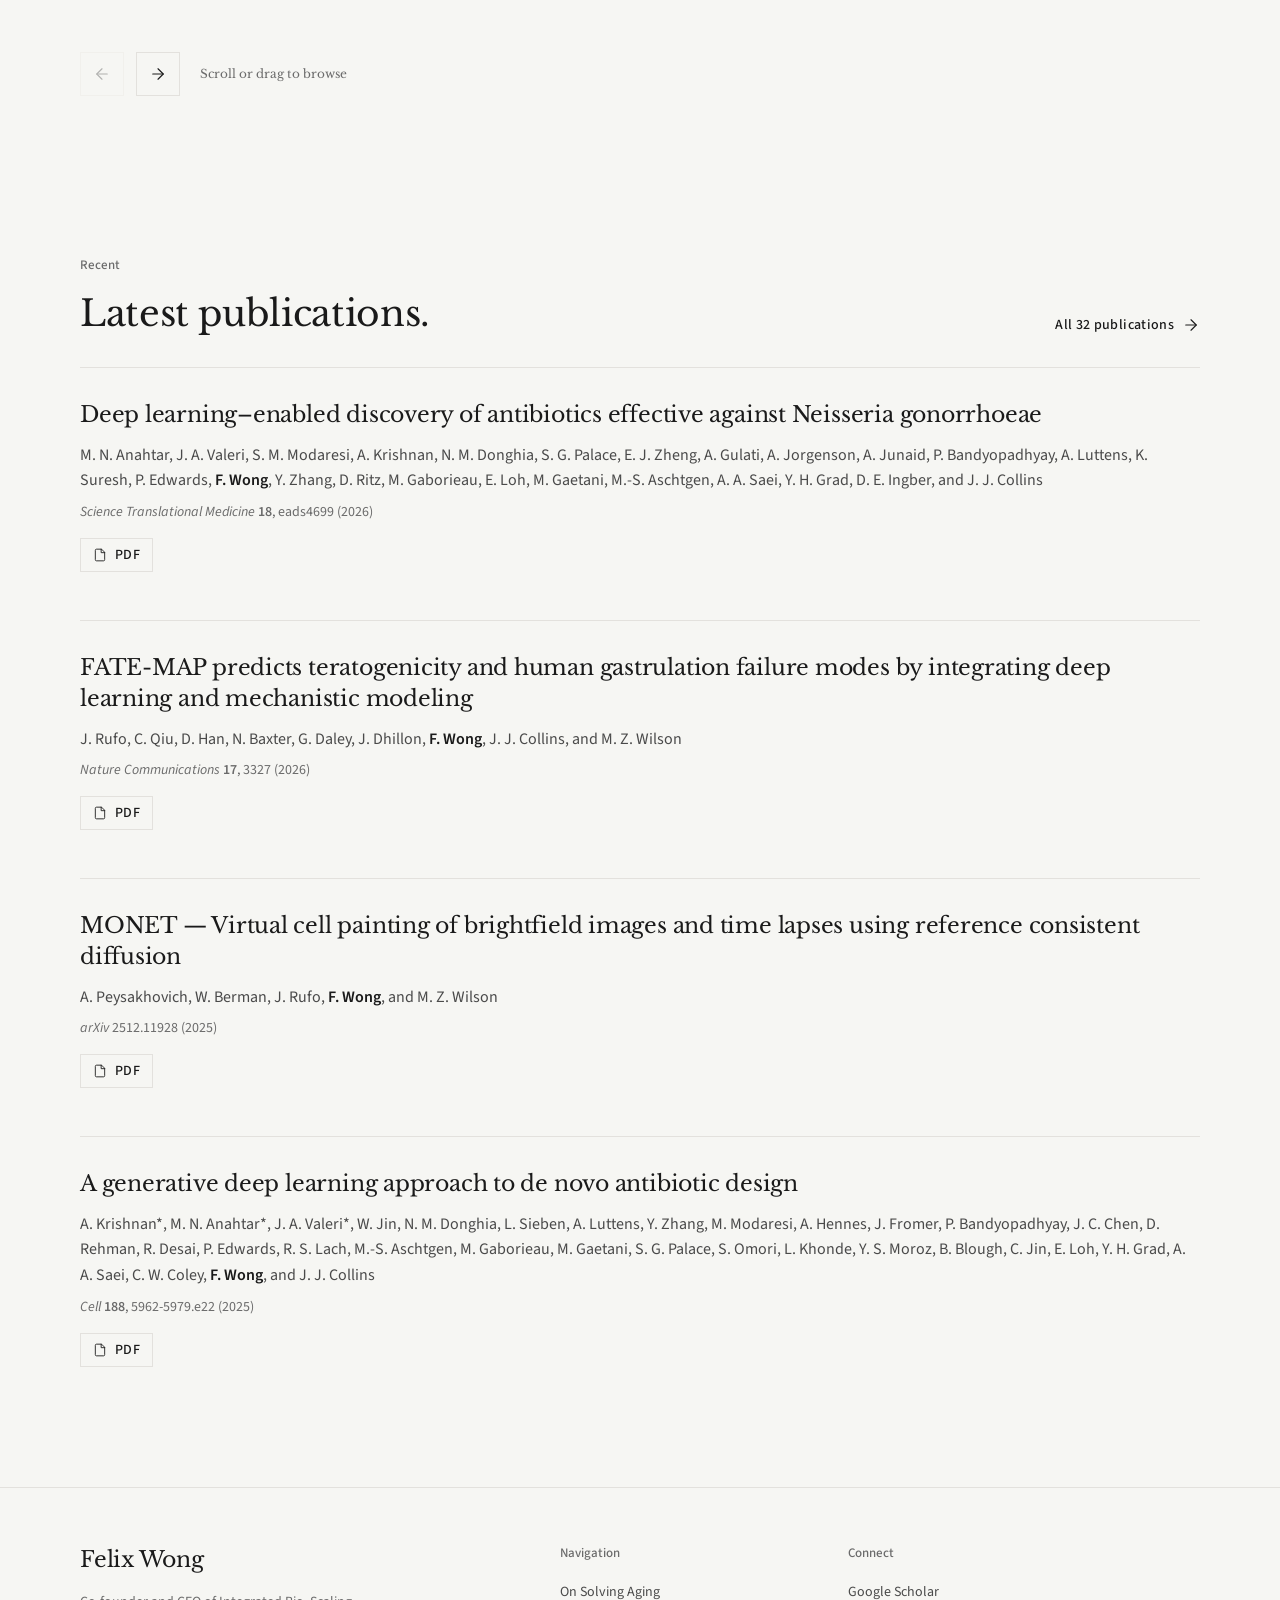
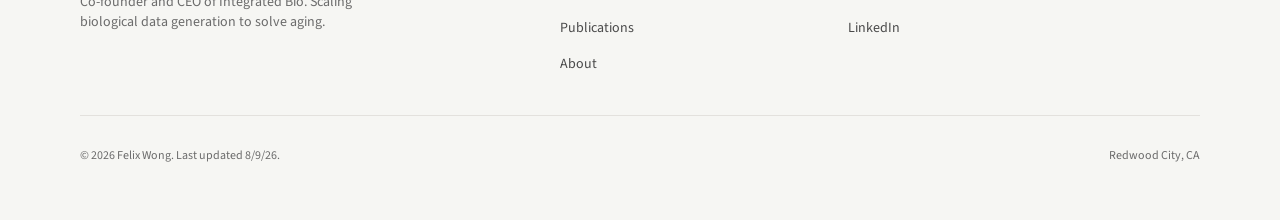
==== commit a5313a64: "Refine typography while preserving the original essay accents" ====
--- a/index.html
+++ b/index.html
@@ -12,11 +12,10 @@
 <meta name="twitter:card" content="summary_large_image">
 <meta property="og:site_name" content="Felix Wong">
 <meta property="og:url" content="https://www.felixjwong.com/">
-<link rel="preconnect" href="https://fonts.googleapis.com">
-<link rel="preconnect" href="https://fonts.gstatic.com" crossorigin>
-<link href="https://fonts.googleapis.com/css2?family=Instrument+Serif:ital@0;1&family=Inter:wght@300;400;500;600&display=swap" rel="stylesheet">
 <link rel="canonical" href="https://www.felixjwong.com/">
 <link rel="stylesheet" href="styles.css">
+<link rel="stylesheet" href="font-faces.css?v=c-original-accents">
+<link rel="stylesheet" href="typography.css?v=c-original-accents">
 <script type="application/ld+json">
 {
   "@context": "https://schema.org",
@@ -58,7 +57,7 @@
 }
 </script>
 </head>
-<body><div class="min-h-dvh flex flex-col bg-background">
+<body class="page-index"><div class="min-h-dvh flex flex-col bg-background">
 <a href="#main-content" class="skip-link">Skip to main content</a>
 <header class="site-header" id="site-header">
   <div class="container-editorial px-6 md:px-12 lg:px-20">
--- a/font-faces.css
+++ b/font-faces.css
@@ -0,0 +1,262 @@
+/* Locally served open-license fonts. License texts are in fonts/. */
+@font-face {
+  font-family: 'Libre Baskerville';
+  font-style: italic;
+  font-weight: 400;
+  font-display: swap;
+  src: url(fonts/libre-baskerville-italic-latin-ext-dcdc009c.woff2) format('woff2');
+  unicode-range: U+0100-02BA, U+02BD-02C5, U+02C7-02CC, U+02CE-02D7, U+02DD-02FF, U+0304, U+0308, U+0329, U+1D00-1DBF, U+1E00-1E9F, U+1EF2-1EFF, U+2020, U+20A0-20AB, U+20AD-20C4, U+2113, U+2C60-2C7F, U+A720-A7FF;
+}
+
+@font-face {
+  font-family: 'Libre Baskerville';
+  font-style: italic;
+  font-weight: 400;
+  font-display: swap;
+  src: url(fonts/libre-baskerville-italic-latin-8e5d0357.woff2) format('woff2');
+  unicode-range: U+0000-00FF, U+0131, U+0152-0153, U+02BB-02BC, U+02C6, U+02DA, U+02DC, U+0304, U+0308, U+0329, U+2000-206F, U+20AC, U+2122, U+2191, U+2193, U+2212, U+2215, U+FEFF, U+FFFD;
+}
+
+@font-face {
+  font-family: 'Libre Baskerville';
+  font-style: normal;
+  font-weight: 400;
+  font-display: swap;
+  src: url(fonts/libre-baskerville-normal-latin-ext-c63ddb54.woff2) format('woff2');
+  unicode-range: U+0100-02BA, U+02BD-02C5, U+02C7-02CC, U+02CE-02D7, U+02DD-02FF, U+0304, U+0308, U+0329, U+1D00-1DBF, U+1E00-1E9F, U+1EF2-1EFF, U+2020, U+20A0-20AB, U+20AD-20C4, U+2113, U+2C60-2C7F, U+A720-A7FF;
+}
+
+@font-face {
+  font-family: 'Libre Baskerville';
+  font-style: normal;
+  font-weight: 400;
+  font-display: swap;
+  src: url(fonts/libre-baskerville-normal-latin-0e8574f3.woff2) format('woff2');
+  unicode-range: U+0000-00FF, U+0131, U+0152-0153, U+02BB-02BC, U+02C6, U+02DA, U+02DC, U+0304, U+0308, U+0329, U+2000-206F, U+20AC, U+2122, U+2191, U+2193, U+2212, U+2215, U+FEFF, U+FFFD;
+}
+
+@font-face {
+  font-family: 'Libre Baskerville';
+  font-style: normal;
+  font-weight: 700;
+  font-display: swap;
+  src: url(fonts/libre-baskerville-normal-latin-ext-c63ddb54.woff2) format('woff2');
+  unicode-range: U+0100-02BA, U+02BD-02C5, U+02C7-02CC, U+02CE-02D7, U+02DD-02FF, U+0304, U+0308, U+0329, U+1D00-1DBF, U+1E00-1E9F, U+1EF2-1EFF, U+2020, U+20A0-20AB, U+20AD-20C4, U+2113, U+2C60-2C7F, U+A720-A7FF;
+}
+
+@font-face {
+  font-family: 'Libre Baskerville';
+  font-style: normal;
+  font-weight: 700;
+  font-display: swap;
+  src: url(fonts/libre-baskerville-normal-latin-0e8574f3.woff2) format('woff2');
+  unicode-range: U+0000-00FF, U+0131, U+0152-0153, U+02BB-02BC, U+02C6, U+02DA, U+02DC, U+0304, U+0308, U+0329, U+2000-206F, U+20AC, U+2122, U+2191, U+2193, U+2212, U+2215, U+FEFF, U+FFFD;
+}
+
+@font-face {
+  font-family: 'Source Sans 3';
+  font-style: italic;
+  font-weight: 400;
+  font-display: swap;
+  src: url(fonts/source-sans-3-italic-greek-f8ffbeb0.woff2) format('woff2');
+  unicode-range: U+0370-0377, U+037A-037F, U+0384-038A, U+038C, U+038E-03A1, U+03A3-03FF;
+}
+
+@font-face {
+  font-family: 'Source Sans 3';
+  font-style: italic;
+  font-weight: 400;
+  font-display: swap;
+  src: url(fonts/source-sans-3-italic-latin-ext-edf5fd1b.woff2) format('woff2');
+  unicode-range: U+0100-02BA, U+02BD-02C5, U+02C7-02CC, U+02CE-02D7, U+02DD-02FF, U+0304, U+0308, U+0329, U+1D00-1DBF, U+1E00-1E9F, U+1EF2-1EFF, U+2020, U+20A0-20AB, U+20AD-20C4, U+2113, U+2C60-2C7F, U+A720-A7FF;
+}
+
+@font-face {
+  font-family: 'Source Sans 3';
+  font-style: italic;
+  font-weight: 400;
+  font-display: swap;
+  src: url(fonts/source-sans-3-italic-latin-9267eb96.woff2) format('woff2');
+  unicode-range: U+0000-00FF, U+0131, U+0152-0153, U+02BB-02BC, U+02C6, U+02DA, U+02DC, U+0304, U+0308, U+0329, U+2000-206F, U+20AC, U+2122, U+2191, U+2193, U+2212, U+2215, U+FEFF, U+FFFD;
+}
+
+@font-face {
+  font-family: 'Source Sans 3';
+  font-style: normal;
+  font-weight: 400;
+  font-display: swap;
+  src: url(fonts/source-sans-3-normal-greek-b753fe5b.woff2) format('woff2');
+  unicode-range: U+0370-0377, U+037A-037F, U+0384-038A, U+038C, U+038E-03A1, U+03A3-03FF;
+}
+
+@font-face {
+  font-family: 'Source Sans 3';
+  font-style: normal;
+  font-weight: 400;
+  font-display: swap;
+  src: url(fonts/source-sans-3-normal-latin-ext-288bc398.woff2) format('woff2');
+  unicode-range: U+0100-02BA, U+02BD-02C5, U+02C7-02CC, U+02CE-02D7, U+02DD-02FF, U+0304, U+0308, U+0329, U+1D00-1DBF, U+1E00-1E9F, U+1EF2-1EFF, U+2020, U+20A0-20AB, U+20AD-20C4, U+2113, U+2C60-2C7F, U+A720-A7FF;
+}
+
+@font-face {
+  font-family: 'Source Sans 3';
+  font-style: normal;
+  font-weight: 400;
+  font-display: swap;
+  src: url(fonts/source-sans-3-normal-latin-181da826.woff2) format('woff2');
+  unicode-range: U+0000-00FF, U+0131, U+0152-0153, U+02BB-02BC, U+02C6, U+02DA, U+02DC, U+0304, U+0308, U+0329, U+2000-206F, U+20AC, U+2122, U+2191, U+2193, U+2212, U+2215, U+FEFF, U+FFFD;
+}
+
+@font-face {
+  font-family: 'Source Sans 3';
+  font-style: normal;
+  font-weight: 500;
+  font-display: swap;
+  src: url(fonts/source-sans-3-normal-greek-b753fe5b.woff2) format('woff2');
+  unicode-range: U+0370-0377, U+037A-037F, U+0384-038A, U+038C, U+038E-03A1, U+03A3-03FF;
+}
+
+@font-face {
+  font-family: 'Source Sans 3';
+  font-style: normal;
+  font-weight: 500;
+  font-display: swap;
+  src: url(fonts/source-sans-3-normal-latin-ext-288bc398.woff2) format('woff2');
+  unicode-range: U+0100-02BA, U+02BD-02C5, U+02C7-02CC, U+02CE-02D7, U+02DD-02FF, U+0304, U+0308, U+0329, U+1D00-1DBF, U+1E00-1E9F, U+1EF2-1EFF, U+2020, U+20A0-20AB, U+20AD-20C4, U+2113, U+2C60-2C7F, U+A720-A7FF;
+}
+
+@font-face {
+  font-family: 'Source Sans 3';
+  font-style: normal;
+  font-weight: 500;
+  font-display: swap;
+  src: url(fonts/source-sans-3-normal-latin-181da826.woff2) format('woff2');
+  unicode-range: U+0000-00FF, U+0131, U+0152-0153, U+02BB-02BC, U+02C6, U+02DA, U+02DC, U+0304, U+0308, U+0329, U+2000-206F, U+20AC, U+2122, U+2191, U+2193, U+2212, U+2215, U+FEFF, U+FFFD;
+}
+
+@font-face {
+  font-family: 'Source Sans 3';
+  font-style: normal;
+  font-weight: 600;
+  font-display: swap;
+  src: url(fonts/source-sans-3-normal-greek-b753fe5b.woff2) format('woff2');
+  unicode-range: U+0370-0377, U+037A-037F, U+0384-038A, U+038C, U+038E-03A1, U+03A3-03FF;
+}
+
+@font-face {
+  font-family: 'Source Sans 3';
+  font-style: normal;
+  font-weight: 600;
+  font-display: swap;
+  src: url(fonts/source-sans-3-normal-latin-ext-288bc398.woff2) format('woff2');
+  unicode-range: U+0100-02BA, U+02BD-02C5, U+02C7-02CC, U+02CE-02D7, U+02DD-02FF, U+0304, U+0308, U+0329, U+1D00-1DBF, U+1E00-1E9F, U+1EF2-1EFF, U+2020, U+20A0-20AB, U+20AD-20C4, U+2113, U+2C60-2C7F, U+A720-A7FF;
+}
+
+@font-face {
+  font-family: 'Source Sans 3';
+  font-style: normal;
+  font-weight: 600;
+  font-display: swap;
+  src: url(fonts/source-sans-3-normal-latin-181da826.woff2) format('woff2');
+  unicode-range: U+0000-00FF, U+0131, U+0152-0153, U+02BB-02BC, U+02C6, U+02DA, U+02DC, U+0304, U+0308, U+0329, U+2000-206F, U+20AC, U+2122, U+2191, U+2193, U+2212, U+2215, U+FEFF, U+FFFD;
+}
+
+/* latin-ext */
+@font-face {
+  font-family: 'Instrument Serif';
+  font-style: italic;
+  font-weight: 400;
+  font-display: swap;
+  src: url(fonts/instrument-serif-italic-latin-ext-ad94e084.woff2) format('woff2');
+  unicode-range: U+0100-02BA, U+02BD-02C5, U+02C7-02CC, U+02CE-02D7, U+02DD-02FF, U+0304, U+0308, U+0329, U+1D00-1DBF, U+1E00-1E9F, U+1EF2-1EFF, U+2020, U+20A0-20AB, U+20AD-20C4, U+2113, U+2C60-2C7F, U+A720-A7FF;
+}
+
+/* latin */
+@font-face {
+  font-family: 'Instrument Serif';
+  font-style: italic;
+  font-weight: 400;
+  font-display: swap;
+  src: url(fonts/instrument-serif-italic-latin-0d985700.woff2) format('woff2');
+  unicode-range: U+0000-00FF, U+0131, U+0152-0153, U+02BB-02BC, U+02C6, U+02DA, U+02DC, U+0304, U+0308, U+0329, U+2000-206F, U+20AC, U+2122, U+2191, U+2193, U+2212, U+2215, U+FEFF, U+FFFD;
+}
+
+/* latin-ext */
+@font-face {
+  font-family: 'Instrument Serif';
+  font-style: normal;
+  font-weight: 400;
+  font-display: swap;
+  src: url(fonts/instrument-serif-normal-latin-ext-41fe32a0.woff2) format('woff2');
+  unicode-range: U+0100-02BA, U+02BD-02C5, U+02C7-02CC, U+02CE-02D7, U+02DD-02FF, U+0304, U+0308, U+0329, U+1D00-1DBF, U+1E00-1E9F, U+1EF2-1EFF, U+2020, U+20A0-20AB, U+20AD-20C4, U+2113, U+2C60-2C7F, U+A720-A7FF;
+}
+
+/* latin */
+@font-face {
+  font-family: 'Instrument Serif';
+  font-style: normal;
+  font-weight: 400;
+  font-display: swap;
+  src: url(fonts/instrument-serif-normal-latin-05103e2a.woff2) format('woff2');
+  unicode-range: U+0000-00FF, U+0131, U+0152-0153, U+02BB-02BC, U+02C6, U+02DA, U+02DC, U+0304, U+0308, U+0329, U+2000-206F, U+20AC, U+2122, U+2191, U+2193, U+2212, U+2215, U+FEFF, U+FFFD;
+}
+
+/* greek */
+@font-face {
+  font-family: 'Inter';
+  font-style: normal;
+  font-weight: 400;
+  font-display: swap;
+  src: url(fonts/inter-normal-greek-dbc85b0d.woff2) format('woff2');
+  unicode-range: U+0370-0377, U+037A-037F, U+0384-038A, U+038C, U+038E-03A1, U+03A3-03FF;
+}
+
+/* latin-ext */
+@font-face {
+  font-family: 'Inter';
+  font-style: normal;
+  font-weight: 400;
+  font-display: swap;
+  src: url(fonts/inter-normal-latin-ext-a9d11b3f.woff2) format('woff2');
+  unicode-range: U+0100-02BA, U+02BD-02C5, U+02C7-02CC, U+02CE-02D7, U+02DD-02FF, U+0304, U+0308, U+0329, U+1D00-1DBF, U+1E00-1E9F, U+1EF2-1EFF, U+2020, U+20A0-20AB, U+20AD-20C4, U+2113, U+2C60-2C7F, U+A720-A7FF;
+}
+
+/* latin */
+@font-face {
+  font-family: 'Inter';
+  font-style: normal;
+  font-weight: 400;
+  font-display: swap;
+  src: url(fonts/inter-normal-latin-e3237528.woff2) format('woff2');
+  unicode-range: U+0000-00FF, U+0131, U+0152-0153, U+02BB-02BC, U+02C6, U+02DA, U+02DC, U+0304, U+0308, U+0329, U+2000-206F, U+20AC, U+2122, U+2191, U+2193, U+2212, U+2215, U+FEFF, U+FFFD;
+}
+
+/* greek */
+@font-face {
+  font-family: 'Inter';
+  font-style: normal;
+  font-weight: 500;
+  font-display: swap;
+  src: url(fonts/inter-normal-greek-dbc85b0d.woff2) format('woff2');
+  unicode-range: U+0370-0377, U+037A-037F, U+0384-038A, U+038C, U+038E-03A1, U+03A3-03FF;
+}
+
+/* latin-ext */
+@font-face {
+  font-family: 'Inter';
+  font-style: normal;
+  font-weight: 500;
+  font-display: swap;
+  src: url(fonts/inter-normal-latin-ext-a9d11b3f.woff2) format('woff2');
+  unicode-range: U+0100-02BA, U+02BD-02C5, U+02C7-02CC, U+02CE-02D7, U+02DD-02FF, U+0304, U+0308, U+0329, U+1D00-1DBF, U+1E00-1E9F, U+1EF2-1EFF, U+2020, U+20A0-20AB, U+20AD-20C4, U+2113, U+2C60-2C7F, U+A720-A7FF;
+}
+
+/* latin */
+@font-face {
+  font-family: 'Inter';
+  font-style: normal;
+  font-weight: 500;
+  font-display: swap;
+  src: url(fonts/inter-normal-latin-e3237528.woff2) format('woff2');
+  unicode-range: U+0000-00FF, U+0131, U+0152-0153, U+02BB-02BC, U+02C6, U+02DA, U+02DC, U+0304, U+0308, U+0329, U+2000-206F, U+20AC, U+2122, U+2191, U+2193, U+2212, U+2215, U+FEFF, U+FFFD;
+}
--- a/typography.css
+++ b/typography.css
@@ -0,0 +1,318 @@
+/* Selected C typography, with original accents on the aging essay. */
+:root {
+  --heading-font: "Libre Baskerville", Georgia, serif;
+  --body-font: "Libre Baskerville", Georgia, serif;
+  --ui-font: "Source Sans 3", Arial, sans-serif;
+  --heading-weight: 400;
+  --heading-tracking: -0.01em;
+  --heading-leading: 1.15;
+  --heading-maximum: 3.5rem;
+  --body-mobile: 1rem;
+  --body-desktop: 1.03125rem;
+  --body-leading: 1.75;
+  --ink-muted: 0 0% 42%;
+}
+
+html,
+body {
+  font-family: var(--body-font);
+  font-optical-sizing: auto;
+}
+
+h1,
+h2,
+h3,
+h4,
+.font-serif {
+  font-family: var(--heading-font);
+  font-optical-sizing: auto;
+}
+
+.eyebrow,
+.site-header nav > ul,
+main a.border,
+button,
+.arrow-link,
+.pub-filter,
+.pub-authors,
+main article p.text-sm,
+footer ul,
+footer p,
+.mobile-menu > div > div:last-child {
+  font-family: var(--ui-font);
+}
+
+h1 {
+  font-size: clamp(2.5rem, 2rem + 2.5vw, var(--heading-maximum));
+  font-weight: var(--heading-weight);
+  line-height: var(--heading-leading);
+  letter-spacing: var(--heading-tracking);
+}
+
+h2 {
+  font-size: clamp(1.875rem, 1.5rem + 1vw, 2.25rem);
+  font-weight: var(--heading-weight);
+  line-height: 1.2;
+  letter-spacing: var(--heading-tracking);
+}
+
+h3 {
+  font-weight: var(--heading-weight);
+  line-height: 1.35;
+  letter-spacing: var(--heading-tracking);
+}
+
+p {
+  font-size: var(--body-mobile);
+  line-height: var(--body-leading);
+}
+
+.page-manifesto main ul[style*="font-size"] {
+  font-size: var(--body-mobile) !important;
+  line-height: var(--body-leading) !important;
+}
+
+.eyebrow {
+  font-size: 0.8125rem;
+  font-weight: 500;
+  line-height: 1.5;
+  letter-spacing: 0;
+  text-transform: none;
+}
+
+.eyebrow:empty {
+  display: none;
+}
+
+.site-header .font-serif,
+.mobile-menu > div > div:first-child .font-serif {
+  font-size: 1.25rem;
+  font-weight: var(--heading-weight);
+  letter-spacing: var(--heading-tracking);
+}
+
+.site-header nav > ul a {
+  letter-spacing: 0;
+}
+
+.mobile-menu nav .font-serif {
+  font-size: clamp(1.75rem, 5vw, 2.25rem);
+  font-weight: var(--heading-weight);
+  letter-spacing: var(--heading-tracking);
+  line-height: 1.3;
+}
+
+/* Keep paragraphs readable, including citations and multi-line text links. */
+main p .editorial-link {
+  display: inline;
+  text-decoration: underline;
+  text-decoration-color: hsl(var(--ink) / 0.3);
+  text-decoration-thickness: 1px;
+  text-underline-offset: 0.18em;
+}
+
+main p .editorial-link::after {
+  content: none;
+}
+
+main p .editorial-link:hover {
+  text-decoration-color: currentColor;
+}
+
+main article h3.text-xl {
+  font-size: 1.1875rem;
+  font-weight: var(--heading-weight);
+  line-height: 1.4;
+}
+
+.pub-authors {
+  line-height: 1.6;
+}
+
+.cover-card .font-serif {
+  font-size: 1.1875rem;
+  font-weight: var(--heading-weight);
+  line-height: 1.4;
+  letter-spacing: var(--heading-tracking);
+}
+
+/* Photo credits use the same small-text rhythm as publication metadata. */
+main div[style*="text-align:right"] {
+  padding-top: 0.625rem !important;
+  font-family: var(--ui-font);
+  font-size: 0.8125rem;
+  line-height: 1.5;
+  color: hsl(var(--ink-muted));
+}
+
+main div[style*="text-align:right"] a {
+  text-decoration: underline;
+  text-underline-offset: 0.15em;
+}
+
+/* Tighten vertical space without changing the grids or shared button spacing. */
+.site-header {
+  padding-block: 1.25rem;
+}
+
+main > section:first-child {
+  padding-top: 7rem;
+}
+
+main > section:first-child h1 {
+  margin-bottom: 1.5rem;
+}
+
+main > section:first-child .eyebrow {
+  margin-bottom: 1.25rem;
+}
+
+.section-padding {
+  padding-block: 3.5rem;
+}
+
+footer > .container-editorial {
+  padding-block: 3rem;
+}
+
+footer .font-serif {
+  font-size: 1.375rem;
+  font-weight: var(--heading-weight);
+  letter-spacing: var(--heading-tracking);
+}
+
+footer .mt-16 {
+  margin-top: 2.5rem;
+}
+
+a:focus-visible,
+button:focus-visible {
+  outline: 2px solid hsl(var(--link));
+  outline-offset: 4px;
+}
+
+@media (min-width: 768px) {
+  p {
+    font-size: var(--body-desktop);
+  }
+
+  .page-manifesto main ul[style*="font-size"] {
+    font-size: var(--body-desktop) !important;
+  }
+
+  .site-header {
+    padding-block: 1.5rem;
+  }
+
+  main > section:first-child {
+    padding-top: 8.5rem;
+  }
+
+  .page-index main > section:first-child {
+    padding-bottom: 4.5rem;
+  }
+
+  .section-padding {
+    padding-block: 5.5rem;
+  }
+
+  main > section.py-16.md\:py-24 {
+    padding-block: 4.5rem;
+  }
+
+  main article h3.text-xl {
+    font-size: 1.375rem;
+  }
+
+  .cover-card .font-serif {
+    font-size: 1.25rem;
+  }
+
+  /* The section heading belongs to the existing four-column grid area. */
+  .page-about #press > .container-editorial > .reveal:first-child,
+  .page-about #media > .container-editorial > .reveal:first-child {
+    grid-column: span 4 / span 4;
+  }
+
+  footer > .container-editorial {
+    padding-block: 3.5rem;
+  }
+}
+
+@media (prefers-reduced-motion: reduce) {
+  html {
+    scroll-behavior: auto;
+  }
+
+  .reveal.is-armed {
+    opacity: 1;
+    transform: none;
+    transition: none;
+    will-change: auto;
+  }
+
+  .site-header,
+  .mobile-menu,
+  .cover-img,
+  .arrow-link svg,
+  .editorial-link::after {
+    transition: none;
+  }
+}
+
+/* Preserve the original type in the two essay passages selected by Felix. */
+.essay-lede {
+  font-family: "Instrument Serif", Georgia, serif;
+  font-style: italic;
+  font-weight: 400;
+  font-size: 1.5rem;
+  line-height: 1.625;
+  letter-spacing: normal;
+}
+
+.discovery-regimes h3 {
+  font-family: "Instrument Serif", Georgia, serif;
+  font-weight: 400;
+  font-size: 1.5rem;
+  line-height: 1.2;
+  letter-spacing: -0.025em;
+}
+
+.discovery-regimes .font-serif {
+  font-family: "Instrument Serif", Georgia, serif;
+  font-style: italic;
+  font-weight: 400;
+  font-size: 1.125rem;
+  line-height: 1.75rem;
+  letter-spacing: normal;
+}
+
+.discovery-regimes .eyebrow {
+  font-family: Inter, system-ui, sans-serif;
+  font-weight: 500;
+  font-size: 0.75rem;
+  line-height: 1rem;
+  text-transform: uppercase;
+  letter-spacing: 0.15em;
+}
+
+.discovery-regimes p.text-sm {
+  font-family: Inter, system-ui, sans-serif;
+  font-weight: 400;
+  font-size: 0.875rem;
+  line-height: 1.25rem;
+  letter-spacing: normal;
+}
+
+@media (min-width: 768px) {
+  .essay-lede,
+  .discovery-regimes h3 {
+    font-size: 1.875rem;
+    line-height: 2.25rem;
+  }
+
+  .discovery-regimes .eyebrow {
+    font-size: 0.875rem;
+    line-height: 1.25rem;
+  }
+}
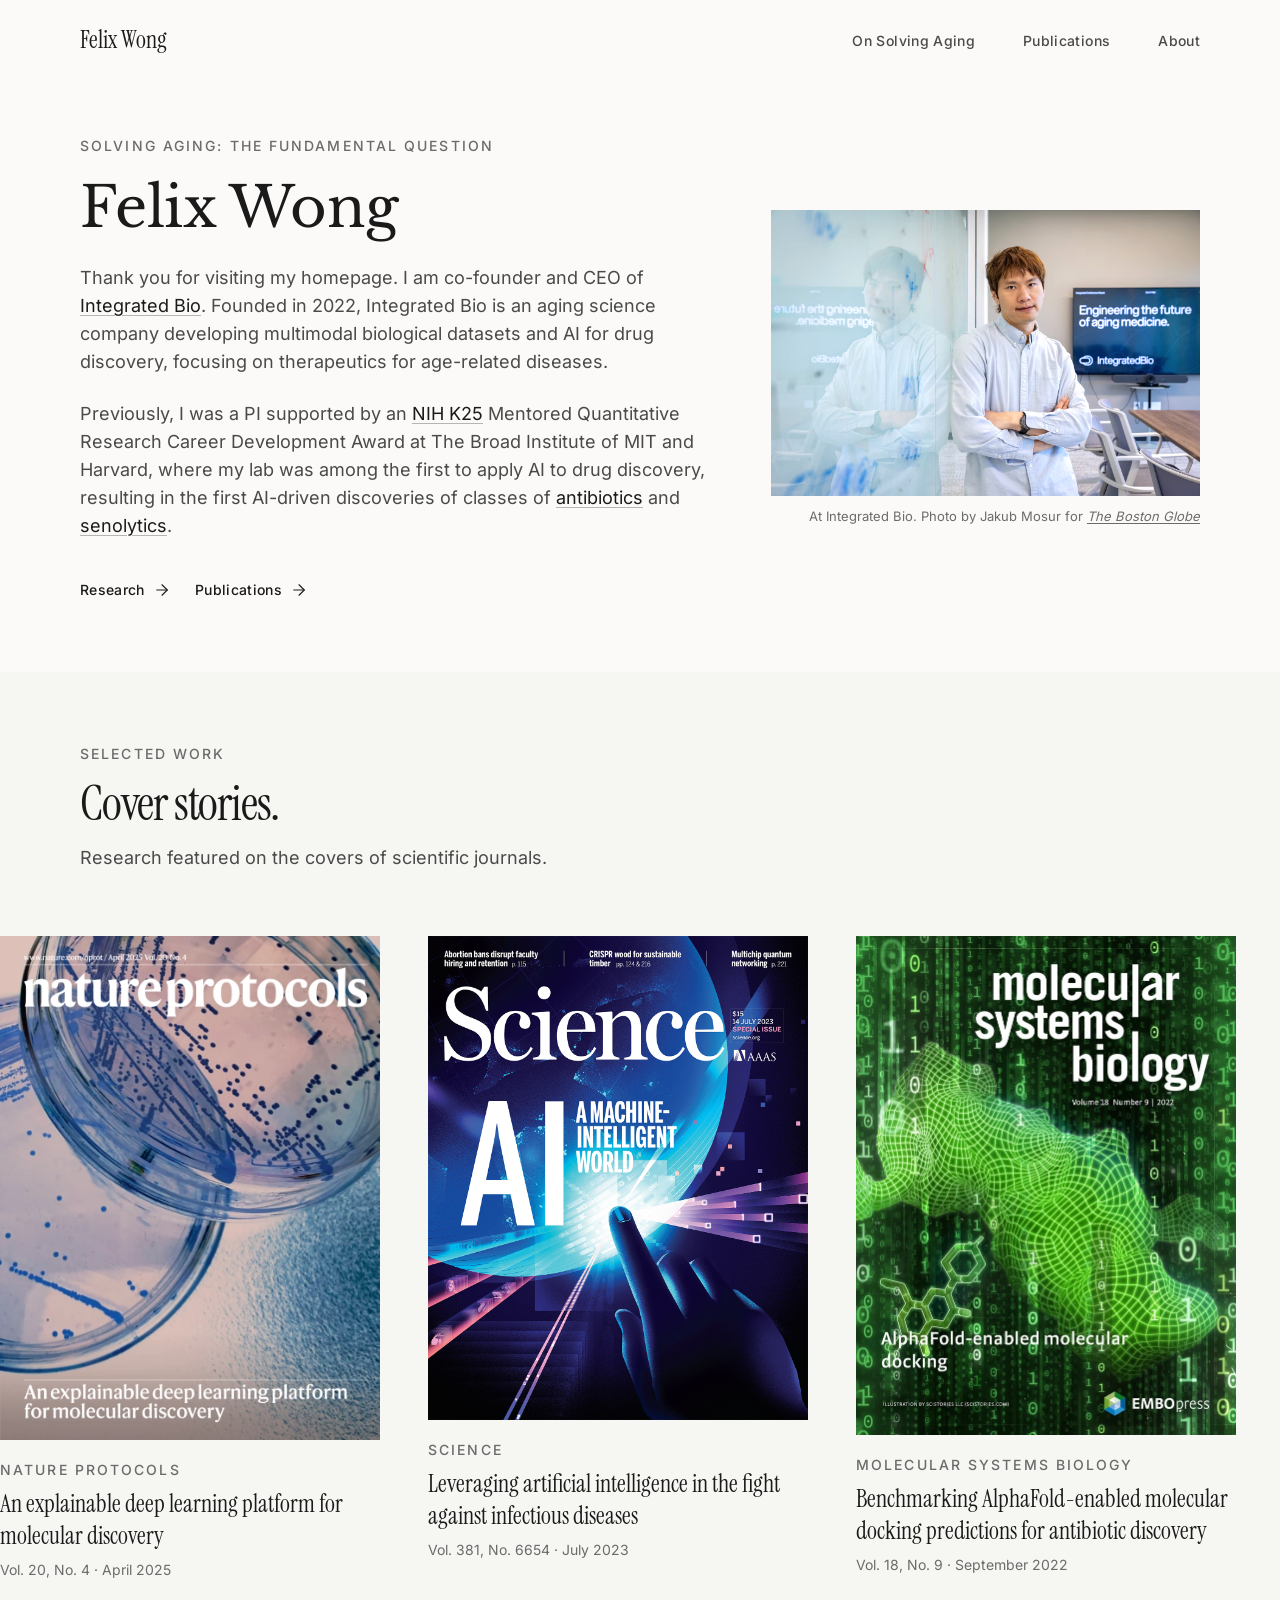
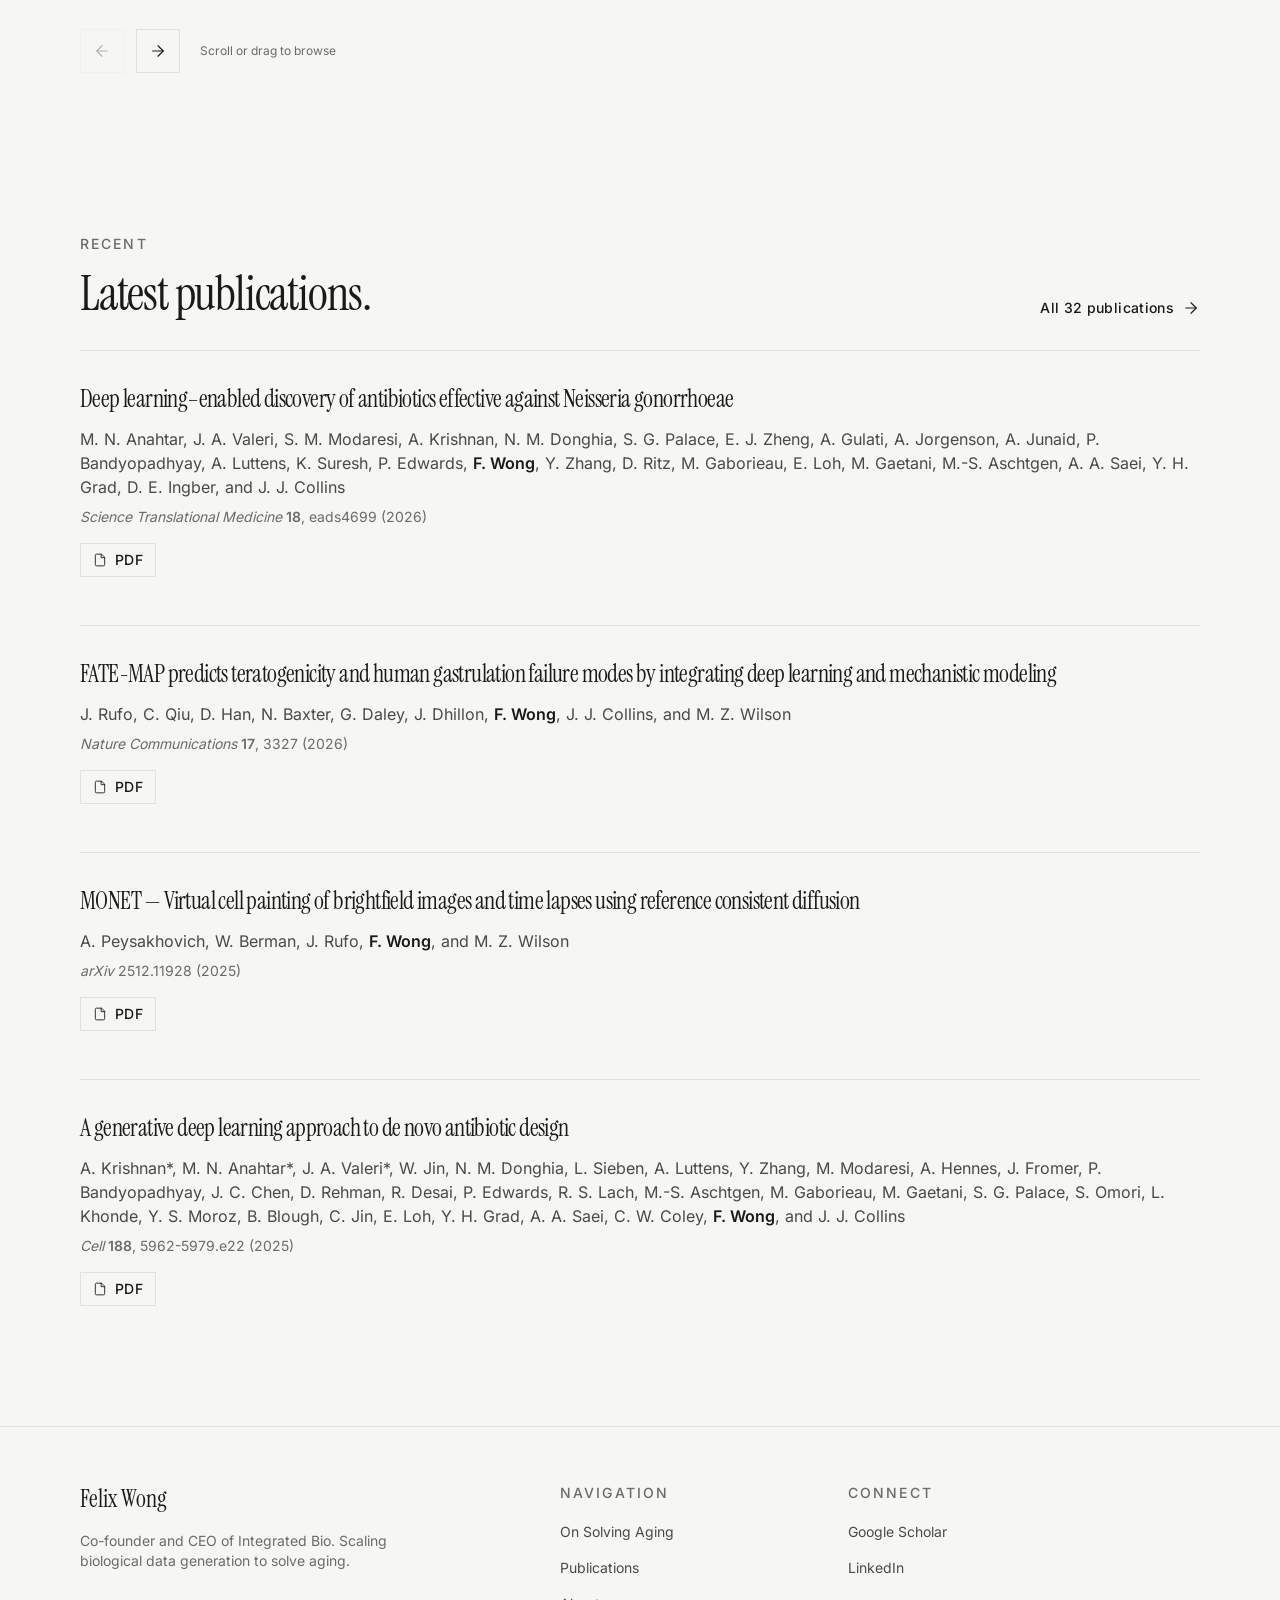
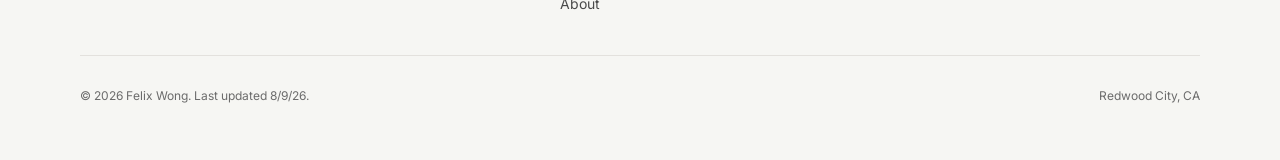
==== commit aafa6030: "Restore original fonts except page titles and remove publication count headline" ====
--- a/index.html
+++ b/index.html
@@ -14,8 +14,8 @@
 <meta property="og:url" content="https://www.felixjwong.com/">
 <link rel="canonical" href="https://www.felixjwong.com/">
 <link rel="stylesheet" href="styles.css">
-<link rel="stylesheet" href="font-faces.css?v=c-original-accents">
-<link rel="stylesheet" href="typography.css?v=c-original-accents">
+<link rel="stylesheet" href="font-faces.css?v=original-body-new-titles">
+<link rel="stylesheet" href="typography.css?v=original-body-new-titles">
 <script type="application/ld+json">
 {
   "@context": "https://schema.org",
--- a/font-faces.css
+++ b/font-faces.css
@@ -54,209 +54,157 @@
 }
 
 @font-face {
-  font-family: 'Source Sans 3';
-  font-style: italic;
-  font-weight: 400;
-  font-display: swap;
-  src: url(fonts/source-sans-3-italic-greek-f8ffbeb0.woff2) format('woff2');
-  unicode-range: U+0370-0377, U+037A-037F, U+0384-038A, U+038C, U+038E-03A1, U+03A3-03FF;
-}
-
-@font-face {
-  font-family: 'Source Sans 3';
-  font-style: italic;
-  font-weight: 400;
-  font-display: swap;
-  src: url(fonts/source-sans-3-italic-latin-ext-edf5fd1b.woff2) format('woff2');
-  unicode-range: U+0100-02BA, U+02BD-02C5, U+02C7-02CC, U+02CE-02D7, U+02DD-02FF, U+0304, U+0308, U+0329, U+1D00-1DBF, U+1E00-1E9F, U+1EF2-1EFF, U+2020, U+20A0-20AB, U+20AD-20C4, U+2113, U+2C60-2C7F, U+A720-A7FF;
-}
-
-@font-face {
-  font-family: 'Source Sans 3';
-  font-style: italic;
-  font-weight: 400;
-  font-display: swap;
-  src: url(fonts/source-sans-3-italic-latin-9267eb96.woff2) format('woff2');
-  unicode-range: U+0000-00FF, U+0131, U+0152-0153, U+02BB-02BC, U+02C6, U+02DA, U+02DC, U+0304, U+0308, U+0329, U+2000-206F, U+20AC, U+2122, U+2191, U+2193, U+2212, U+2215, U+FEFF, U+FFFD;
-}
-
-@font-face {
-  font-family: 'Source Sans 3';
-  font-style: normal;
-  font-weight: 400;
-  font-display: swap;
-  src: url(fonts/source-sans-3-normal-greek-b753fe5b.woff2) format('woff2');
-  unicode-range: U+0370-0377, U+037A-037F, U+0384-038A, U+038C, U+038E-03A1, U+03A3-03FF;
-}
-
-@font-face {
-  font-family: 'Source Sans 3';
-  font-style: normal;
-  font-weight: 400;
-  font-display: swap;
-  src: url(fonts/source-sans-3-normal-latin-ext-288bc398.woff2) format('woff2');
-  unicode-range: U+0100-02BA, U+02BD-02C5, U+02C7-02CC, U+02CE-02D7, U+02DD-02FF, U+0304, U+0308, U+0329, U+1D00-1DBF, U+1E00-1E9F, U+1EF2-1EFF, U+2020, U+20A0-20AB, U+20AD-20C4, U+2113, U+2C60-2C7F, U+A720-A7FF;
-}
-
-@font-face {
-  font-family: 'Source Sans 3';
-  font-style: normal;
-  font-weight: 400;
-  font-display: swap;
-  src: url(fonts/source-sans-3-normal-latin-181da826.woff2) format('woff2');
-  unicode-range: U+0000-00FF, U+0131, U+0152-0153, U+02BB-02BC, U+02C6, U+02DA, U+02DC, U+0304, U+0308, U+0329, U+2000-206F, U+20AC, U+2122, U+2191, U+2193, U+2212, U+2215, U+FEFF, U+FFFD;
-}
-
-@font-face {
-  font-family: 'Source Sans 3';
+  font-family: 'Instrument Serif';
+  font-style: italic;
+  font-weight: 400;
+  font-display: swap;
+  src: url(fonts/instrument-serif-italic-latin-ext-ad94e084.woff2) format('woff2');
+  unicode-range: U+0100-02BA, U+02BD-02C5, U+02C7-02CC, U+02CE-02D7, U+02DD-02FF, U+0304, U+0308, U+0329, U+1D00-1DBF, U+1E00-1E9F, U+1EF2-1EFF, U+2020, U+20A0-20AB, U+20AD-20C4, U+2113, U+2C60-2C7F, U+A720-A7FF;
+}
+
+@font-face {
+  font-family: 'Instrument Serif';
+  font-style: italic;
+  font-weight: 400;
+  font-display: swap;
+  src: url(fonts/instrument-serif-italic-latin-0d985700.woff2) format('woff2');
+  unicode-range: U+0000-00FF, U+0131, U+0152-0153, U+02BB-02BC, U+02C6, U+02DA, U+02DC, U+0304, U+0308, U+0329, U+2000-206F, U+20AC, U+2122, U+2191, U+2193, U+2212, U+2215, U+FEFF, U+FFFD;
+}
+
+@font-face {
+  font-family: 'Instrument Serif';
+  font-style: normal;
+  font-weight: 400;
+  font-display: swap;
+  src: url(fonts/instrument-serif-normal-latin-ext-41fe32a0.woff2) format('woff2');
+  unicode-range: U+0100-02BA, U+02BD-02C5, U+02C7-02CC, U+02CE-02D7, U+02DD-02FF, U+0304, U+0308, U+0329, U+1D00-1DBF, U+1E00-1E9F, U+1EF2-1EFF, U+2020, U+20A0-20AB, U+20AD-20C4, U+2113, U+2C60-2C7F, U+A720-A7FF;
+}
+
+@font-face {
+  font-family: 'Instrument Serif';
+  font-style: normal;
+  font-weight: 400;
+  font-display: swap;
+  src: url(fonts/instrument-serif-normal-latin-05103e2a.woff2) format('woff2');
+  unicode-range: U+0000-00FF, U+0131, U+0152-0153, U+02BB-02BC, U+02C6, U+02DA, U+02DC, U+0304, U+0308, U+0329, U+2000-206F, U+20AC, U+2122, U+2191, U+2193, U+2212, U+2215, U+FEFF, U+FFFD;
+}
+
+/* greek */
+@font-face {
+  font-family: 'Inter';
+  font-style: normal;
+  font-weight: 300;
+  font-display: swap;
+  src: url(fonts/inter-normal-greek-dbc85b0d.woff2) format('woff2');
+  unicode-range: U+0370-0377, U+037A-037F, U+0384-038A, U+038C, U+038E-03A1, U+03A3-03FF;
+}
+
+/* latin-ext */
+@font-face {
+  font-family: 'Inter';
+  font-style: normal;
+  font-weight: 300;
+  font-display: swap;
+  src: url(fonts/inter-normal-latin-ext-a9d11b3f.woff2) format('woff2');
+  unicode-range: U+0100-02BA, U+02BD-02C5, U+02C7-02CC, U+02CE-02D7, U+02DD-02FF, U+0304, U+0308, U+0329, U+1D00-1DBF, U+1E00-1E9F, U+1EF2-1EFF, U+2020, U+20A0-20AB, U+20AD-20C4, U+2113, U+2C60-2C7F, U+A720-A7FF;
+}
+
+/* latin */
+@font-face {
+  font-family: 'Inter';
+  font-style: normal;
+  font-weight: 300;
+  font-display: swap;
+  src: url(fonts/inter-normal-latin-e3237528.woff2) format('woff2');
+  unicode-range: U+0000-00FF, U+0131, U+0152-0153, U+02BB-02BC, U+02C6, U+02DA, U+02DC, U+0304, U+0308, U+0329, U+2000-206F, U+20AC, U+2122, U+2191, U+2193, U+2212, U+2215, U+FEFF, U+FFFD;
+}
+
+/* greek */
+@font-face {
+  font-family: 'Inter';
+  font-style: normal;
+  font-weight: 400;
+  font-display: swap;
+  src: url(fonts/inter-normal-greek-dbc85b0d.woff2) format('woff2');
+  unicode-range: U+0370-0377, U+037A-037F, U+0384-038A, U+038C, U+038E-03A1, U+03A3-03FF;
+}
+
+/* latin-ext */
+@font-face {
+  font-family: 'Inter';
+  font-style: normal;
+  font-weight: 400;
+  font-display: swap;
+  src: url(fonts/inter-normal-latin-ext-a9d11b3f.woff2) format('woff2');
+  unicode-range: U+0100-02BA, U+02BD-02C5, U+02C7-02CC, U+02CE-02D7, U+02DD-02FF, U+0304, U+0308, U+0329, U+1D00-1DBF, U+1E00-1E9F, U+1EF2-1EFF, U+2020, U+20A0-20AB, U+20AD-20C4, U+2113, U+2C60-2C7F, U+A720-A7FF;
+}
+
+/* latin */
+@font-face {
+  font-family: 'Inter';
+  font-style: normal;
+  font-weight: 400;
+  font-display: swap;
+  src: url(fonts/inter-normal-latin-e3237528.woff2) format('woff2');
+  unicode-range: U+0000-00FF, U+0131, U+0152-0153, U+02BB-02BC, U+02C6, U+02DA, U+02DC, U+0304, U+0308, U+0329, U+2000-206F, U+20AC, U+2122, U+2191, U+2193, U+2212, U+2215, U+FEFF, U+FFFD;
+}
+
+/* greek */
+@font-face {
+  font-family: 'Inter';
   font-style: normal;
   font-weight: 500;
   font-display: swap;
-  src: url(fonts/source-sans-3-normal-greek-b753fe5b.woff2) format('woff2');
-  unicode-range: U+0370-0377, U+037A-037F, U+0384-038A, U+038C, U+038E-03A1, U+03A3-03FF;
-}
-
-@font-face {
-  font-family: 'Source Sans 3';
+  src: url(fonts/inter-normal-greek-dbc85b0d.woff2) format('woff2');
+  unicode-range: U+0370-0377, U+037A-037F, U+0384-038A, U+038C, U+038E-03A1, U+03A3-03FF;
+}
+
+/* latin-ext */
+@font-face {
+  font-family: 'Inter';
   font-style: normal;
   font-weight: 500;
   font-display: swap;
-  src: url(fonts/source-sans-3-normal-latin-ext-288bc398.woff2) format('woff2');
-  unicode-range: U+0100-02BA, U+02BD-02C5, U+02C7-02CC, U+02CE-02D7, U+02DD-02FF, U+0304, U+0308, U+0329, U+1D00-1DBF, U+1E00-1E9F, U+1EF2-1EFF, U+2020, U+20A0-20AB, U+20AD-20C4, U+2113, U+2C60-2C7F, U+A720-A7FF;
-}
-
-@font-face {
-  font-family: 'Source Sans 3';
+  src: url(fonts/inter-normal-latin-ext-a9d11b3f.woff2) format('woff2');
+  unicode-range: U+0100-02BA, U+02BD-02C5, U+02C7-02CC, U+02CE-02D7, U+02DD-02FF, U+0304, U+0308, U+0329, U+1D00-1DBF, U+1E00-1E9F, U+1EF2-1EFF, U+2020, U+20A0-20AB, U+20AD-20C4, U+2113, U+2C60-2C7F, U+A720-A7FF;
+}
+
+/* latin */
+@font-face {
+  font-family: 'Inter';
   font-style: normal;
   font-weight: 500;
   font-display: swap;
-  src: url(fonts/source-sans-3-normal-latin-181da826.woff2) format('woff2');
-  unicode-range: U+0000-00FF, U+0131, U+0152-0153, U+02BB-02BC, U+02C6, U+02DA, U+02DC, U+0304, U+0308, U+0329, U+2000-206F, U+20AC, U+2122, U+2191, U+2193, U+2212, U+2215, U+FEFF, U+FFFD;
-}
-
-@font-face {
-  font-family: 'Source Sans 3';
+  src: url(fonts/inter-normal-latin-e3237528.woff2) format('woff2');
+  unicode-range: U+0000-00FF, U+0131, U+0152-0153, U+02BB-02BC, U+02C6, U+02DA, U+02DC, U+0304, U+0308, U+0329, U+2000-206F, U+20AC, U+2122, U+2191, U+2193, U+2212, U+2215, U+FEFF, U+FFFD;
+}
+
+/* greek */
+@font-face {
+  font-family: 'Inter';
   font-style: normal;
   font-weight: 600;
   font-display: swap;
-  src: url(fonts/source-sans-3-normal-greek-b753fe5b.woff2) format('woff2');
-  unicode-range: U+0370-0377, U+037A-037F, U+0384-038A, U+038C, U+038E-03A1, U+03A3-03FF;
-}
-
-@font-face {
-  font-family: 'Source Sans 3';
+  src: url(fonts/inter-normal-greek-dbc85b0d.woff2) format('woff2');
+  unicode-range: U+0370-0377, U+037A-037F, U+0384-038A, U+038C, U+038E-03A1, U+03A3-03FF;
+}
+
+/* latin-ext */
+@font-face {
+  font-family: 'Inter';
   font-style: normal;
   font-weight: 600;
   font-display: swap;
-  src: url(fonts/source-sans-3-normal-latin-ext-288bc398.woff2) format('woff2');
-  unicode-range: U+0100-02BA, U+02BD-02C5, U+02C7-02CC, U+02CE-02D7, U+02DD-02FF, U+0304, U+0308, U+0329, U+1D00-1DBF, U+1E00-1E9F, U+1EF2-1EFF, U+2020, U+20A0-20AB, U+20AD-20C4, U+2113, U+2C60-2C7F, U+A720-A7FF;
-}
-
-@font-face {
-  font-family: 'Source Sans 3';
+  src: url(fonts/inter-normal-latin-ext-a9d11b3f.woff2) format('woff2');
+  unicode-range: U+0100-02BA, U+02BD-02C5, U+02C7-02CC, U+02CE-02D7, U+02DD-02FF, U+0304, U+0308, U+0329, U+1D00-1DBF, U+1E00-1E9F, U+1EF2-1EFF, U+2020, U+20A0-20AB, U+20AD-20C4, U+2113, U+2C60-2C7F, U+A720-A7FF;
+}
+
+/* latin */
+@font-face {
+  font-family: 'Inter';
   font-style: normal;
   font-weight: 600;
   font-display: swap;
-  src: url(fonts/source-sans-3-normal-latin-181da826.woff2) format('woff2');
-  unicode-range: U+0000-00FF, U+0131, U+0152-0153, U+02BB-02BC, U+02C6, U+02DA, U+02DC, U+0304, U+0308, U+0329, U+2000-206F, U+20AC, U+2122, U+2191, U+2193, U+2212, U+2215, U+FEFF, U+FFFD;
-}
-
-/* latin-ext */
-@font-face {
-  font-family: 'Instrument Serif';
-  font-style: italic;
-  font-weight: 400;
-  font-display: swap;
-  src: url(fonts/instrument-serif-italic-latin-ext-ad94e084.woff2) format('woff2');
-  unicode-range: U+0100-02BA, U+02BD-02C5, U+02C7-02CC, U+02CE-02D7, U+02DD-02FF, U+0304, U+0308, U+0329, U+1D00-1DBF, U+1E00-1E9F, U+1EF2-1EFF, U+2020, U+20A0-20AB, U+20AD-20C4, U+2113, U+2C60-2C7F, U+A720-A7FF;
-}
-
-/* latin */
-@font-face {
-  font-family: 'Instrument Serif';
-  font-style: italic;
-  font-weight: 400;
-  font-display: swap;
-  src: url(fonts/instrument-serif-italic-latin-0d985700.woff2) format('woff2');
-  unicode-range: U+0000-00FF, U+0131, U+0152-0153, U+02BB-02BC, U+02C6, U+02DA, U+02DC, U+0304, U+0308, U+0329, U+2000-206F, U+20AC, U+2122, U+2191, U+2193, U+2212, U+2215, U+FEFF, U+FFFD;
-}
-
-/* latin-ext */
-@font-face {
-  font-family: 'Instrument Serif';
-  font-style: normal;
-  font-weight: 400;
-  font-display: swap;
-  src: url(fonts/instrument-serif-normal-latin-ext-41fe32a0.woff2) format('woff2');
-  unicode-range: U+0100-02BA, U+02BD-02C5, U+02C7-02CC, U+02CE-02D7, U+02DD-02FF, U+0304, U+0308, U+0329, U+1D00-1DBF, U+1E00-1E9F, U+1EF2-1EFF, U+2020, U+20A0-20AB, U+20AD-20C4, U+2113, U+2C60-2C7F, U+A720-A7FF;
-}
-
-/* latin */
-@font-face {
-  font-family: 'Instrument Serif';
-  font-style: normal;
-  font-weight: 400;
-  font-display: swap;
-  src: url(fonts/instrument-serif-normal-latin-05103e2a.woff2) format('woff2');
-  unicode-range: U+0000-00FF, U+0131, U+0152-0153, U+02BB-02BC, U+02C6, U+02DA, U+02DC, U+0304, U+0308, U+0329, U+2000-206F, U+20AC, U+2122, U+2191, U+2193, U+2212, U+2215, U+FEFF, U+FFFD;
-}
-
-/* greek */
-@font-face {
-  font-family: 'Inter';
-  font-style: normal;
-  font-weight: 400;
-  font-display: swap;
-  src: url(fonts/inter-normal-greek-dbc85b0d.woff2) format('woff2');
-  unicode-range: U+0370-0377, U+037A-037F, U+0384-038A, U+038C, U+038E-03A1, U+03A3-03FF;
-}
-
-/* latin-ext */
-@font-face {
-  font-family: 'Inter';
-  font-style: normal;
-  font-weight: 400;
-  font-display: swap;
-  src: url(fonts/inter-normal-latin-ext-a9d11b3f.woff2) format('woff2');
-  unicode-range: U+0100-02BA, U+02BD-02C5, U+02C7-02CC, U+02CE-02D7, U+02DD-02FF, U+0304, U+0308, U+0329, U+1D00-1DBF, U+1E00-1E9F, U+1EF2-1EFF, U+2020, U+20A0-20AB, U+20AD-20C4, U+2113, U+2C60-2C7F, U+A720-A7FF;
-}
-
-/* latin */
-@font-face {
-  font-family: 'Inter';
-  font-style: normal;
-  font-weight: 400;
-  font-display: swap;
-  src: url(fonts/inter-normal-latin-e3237528.woff2) format('woff2');
-  unicode-range: U+0000-00FF, U+0131, U+0152-0153, U+02BB-02BC, U+02C6, U+02DA, U+02DC, U+0304, U+0308, U+0329, U+2000-206F, U+20AC, U+2122, U+2191, U+2193, U+2212, U+2215, U+FEFF, U+FFFD;
-}
-
-/* greek */
-@font-face {
-  font-family: 'Inter';
-  font-style: normal;
-  font-weight: 500;
-  font-display: swap;
-  src: url(fonts/inter-normal-greek-dbc85b0d.woff2) format('woff2');
-  unicode-range: U+0370-0377, U+037A-037F, U+0384-038A, U+038C, U+038E-03A1, U+03A3-03FF;
-}
-
-/* latin-ext */
-@font-face {
-  font-family: 'Inter';
-  font-style: normal;
-  font-weight: 500;
-  font-display: swap;
-  src: url(fonts/inter-normal-latin-ext-a9d11b3f.woff2) format('woff2');
-  unicode-range: U+0100-02BA, U+02BD-02C5, U+02C7-02CC, U+02CE-02D7, U+02DD-02FF, U+0304, U+0308, U+0329, U+1D00-1DBF, U+1E00-1E9F, U+1EF2-1EFF, U+2020, U+20A0-20AB, U+20AD-20C4, U+2113, U+2C60-2C7F, U+A720-A7FF;
-}
-
-/* latin */
-@font-face {
-  font-family: 'Inter';
-  font-style: normal;
-  font-weight: 500;
-  font-display: swap;
-  src: url(fonts/inter-normal-latin-e3237528.woff2) format('woff2');
-  unicode-range: U+0000-00FF, U+0131, U+0152-0153, U+02BB-02BC, U+02C6, U+02DA, U+02DC, U+0304, U+0308, U+0329, U+2000-206F, U+20AC, U+2122, U+2191, U+2193, U+2212, U+2215, U+FEFF, U+FFFD;
-}
+  src: url(fonts/inter-normal-latin-e3237528.woff2) format('woff2');
+  unicode-range: U+0000-00FF, U+0131, U+0152-0153, U+02BB-02BC, U+02C6, U+02DA, U+02DC, U+0304, U+0308, U+0329, U+2000-206F, U+20AC, U+2122, U+2191, U+2193, U+2212, U+2215, U+FEFF, U+FFFD;
+}
--- a/typography.css
+++ b/typography.css
@@ -1,108 +1,22 @@
-/* Selected C typography, with original accents on the aging essay. */
+/* Original typography, with Libre Baskerville reserved for large page titles. */
 :root {
-  --heading-font: "Libre Baskerville", Georgia, serif;
-  --body-font: "Libre Baskerville", Georgia, serif;
-  --ui-font: "Source Sans 3", Arial, sans-serif;
-  --heading-weight: 400;
-  --heading-tracking: -0.01em;
-  --heading-leading: 1.15;
-  --heading-maximum: 3.5rem;
-  --body-mobile: 1rem;
-  --body-desktop: 1.03125rem;
-  --body-leading: 1.75;
   --ink-muted: 0 0% 42%;
 }
 
-html,
-body {
-  font-family: var(--body-font);
+h1:not(.eyebrow) {
+  font-family: "Libre Baskerville", Georgia, serif;
   font-optical-sizing: auto;
-}
-
-h1,
-h2,
-h3,
-h4,
-.font-serif {
-  font-family: var(--heading-font);
-  font-optical-sizing: auto;
-}
-
-.eyebrow,
-.site-header nav > ul,
-main a.border,
-button,
-.arrow-link,
-.pub-filter,
-.pub-authors,
-main article p.text-sm,
-footer ul,
-footer p,
-.mobile-menu > div > div:last-child {
-  font-family: var(--ui-font);
-}
-
-h1 {
-  font-size: clamp(2.5rem, 2rem + 2.5vw, var(--heading-maximum));
-  font-weight: var(--heading-weight);
-  line-height: var(--heading-leading);
-  letter-spacing: var(--heading-tracking);
-}
-
-h2 {
-  font-size: clamp(1.875rem, 1.5rem + 1vw, 2.25rem);
-  font-weight: var(--heading-weight);
-  line-height: 1.2;
-  letter-spacing: var(--heading-tracking);
-}
-
-h3 {
-  font-weight: var(--heading-weight);
-  line-height: 1.35;
-  letter-spacing: var(--heading-tracking);
-}
-
-p {
-  font-size: var(--body-mobile);
-  line-height: var(--body-leading);
-}
-
-.page-manifesto main ul[style*="font-size"] {
-  font-size: var(--body-mobile) !important;
-  line-height: var(--body-leading) !important;
-}
-
-.eyebrow {
-  font-size: 0.8125rem;
-  font-weight: 500;
-  line-height: 1.5;
-  letter-spacing: 0;
-  text-transform: none;
+  font-size: clamp(2.5rem, 2rem + 2.5vw, 3.5rem);
+  font-weight: 400;
+  line-height: 1.15;
+  letter-spacing: -0.01em;
 }
 
 .eyebrow:empty {
   display: none;
 }
 
-.site-header .font-serif,
-.mobile-menu > div > div:first-child .font-serif {
-  font-size: 1.25rem;
-  font-weight: var(--heading-weight);
-  letter-spacing: var(--heading-tracking);
-}
-
-.site-header nav > ul a {
-  letter-spacing: 0;
-}
-
-.mobile-menu nav .font-serif {
-  font-size: clamp(1.75rem, 5vw, 2.25rem);
-  font-weight: var(--heading-weight);
-  letter-spacing: var(--heading-tracking);
-  line-height: 1.3;
-}
-
-/* Keep paragraphs readable, including citations and multi-line text links. */
+/* Allow long text links to wrap within paragraphs. */
 main p .editorial-link {
   display: inline;
   text-decoration: underline;
@@ -119,27 +33,8 @@
   text-decoration-color: currentColor;
 }
 
-main article h3.text-xl {
-  font-size: 1.1875rem;
-  font-weight: var(--heading-weight);
-  line-height: 1.4;
-}
-
-.pub-authors {
-  line-height: 1.6;
-}
-
-.cover-card .font-serif {
-  font-size: 1.1875rem;
-  font-weight: var(--heading-weight);
-  line-height: 1.4;
-  letter-spacing: var(--heading-tracking);
-}
-
-/* Photo credits use the same small-text rhythm as publication metadata. */
 main div[style*="text-align:right"] {
   padding-top: 0.625rem !important;
-  font-family: var(--ui-font);
   font-size: 0.8125rem;
   line-height: 1.5;
   color: hsl(var(--ink-muted));
@@ -150,7 +45,7 @@
   text-underline-offset: 0.15em;
 }
 
-/* Tighten vertical space without changing the grids or shared button spacing. */
+/* Retain the spacing refinements and the existing page grids. */
 .site-header {
   padding-block: 1.25rem;
 }
@@ -159,7 +54,7 @@
   padding-top: 7rem;
 }
 
-main > section:first-child h1 {
+main > section:first-child h1:not(.eyebrow) {
   margin-bottom: 1.5rem;
 }
 
@@ -175,12 +70,6 @@
   padding-block: 3rem;
 }
 
-footer .font-serif {
-  font-size: 1.375rem;
-  font-weight: var(--heading-weight);
-  letter-spacing: var(--heading-tracking);
-}
-
 footer .mt-16 {
   margin-top: 2.5rem;
 }
@@ -192,14 +81,6 @@
 }
 
 @media (min-width: 768px) {
-  p {
-    font-size: var(--body-desktop);
-  }
-
-  .page-manifesto main ul[style*="font-size"] {
-    font-size: var(--body-desktop) !important;
-  }
-
   .site-header {
     padding-block: 1.5rem;
   }
@@ -220,15 +101,6 @@
     padding-block: 4.5rem;
   }
 
-  main article h3.text-xl {
-    font-size: 1.375rem;
-  }
-
-  .cover-card .font-serif {
-    font-size: 1.25rem;
-  }
-
-  /* The section heading belongs to the existing four-column grid area. */
   .page-about #press > .container-editorial > .reveal:first-child,
   .page-about #media > .container-editorial > .reveal:first-child {
     grid-column: span 4 / span 4;
@@ -259,60 +131,3 @@
     transition: none;
   }
 }
-
-/* Preserve the original type in the two essay passages selected by Felix. */
-.essay-lede {
-  font-family: "Instrument Serif", Georgia, serif;
-  font-style: italic;
-  font-weight: 400;
-  font-size: 1.5rem;
-  line-height: 1.625;
-  letter-spacing: normal;
-}
-
-.discovery-regimes h3 {
-  font-family: "Instrument Serif", Georgia, serif;
-  font-weight: 400;
-  font-size: 1.5rem;
-  line-height: 1.2;
-  letter-spacing: -0.025em;
-}
-
-.discovery-regimes .font-serif {
-  font-family: "Instrument Serif", Georgia, serif;
-  font-style: italic;
-  font-weight: 400;
-  font-size: 1.125rem;
-  line-height: 1.75rem;
-  letter-spacing: normal;
-}
-
-.discovery-regimes .eyebrow {
-  font-family: Inter, system-ui, sans-serif;
-  font-weight: 500;
-  font-size: 0.75rem;
-  line-height: 1rem;
-  text-transform: uppercase;
-  letter-spacing: 0.15em;
-}
-
-.discovery-regimes p.text-sm {
-  font-family: Inter, system-ui, sans-serif;
-  font-weight: 400;
-  font-size: 0.875rem;
-  line-height: 1.25rem;
-  letter-spacing: normal;
-}
-
-@media (min-width: 768px) {
-  .essay-lede,
-  .discovery-regimes h3 {
-    font-size: 1.875rem;
-    line-height: 2.25rem;
-  }
-
-  .discovery-regimes .eyebrow {
-    font-size: 0.875rem;
-    line-height: 1.25rem;
-  }
-}
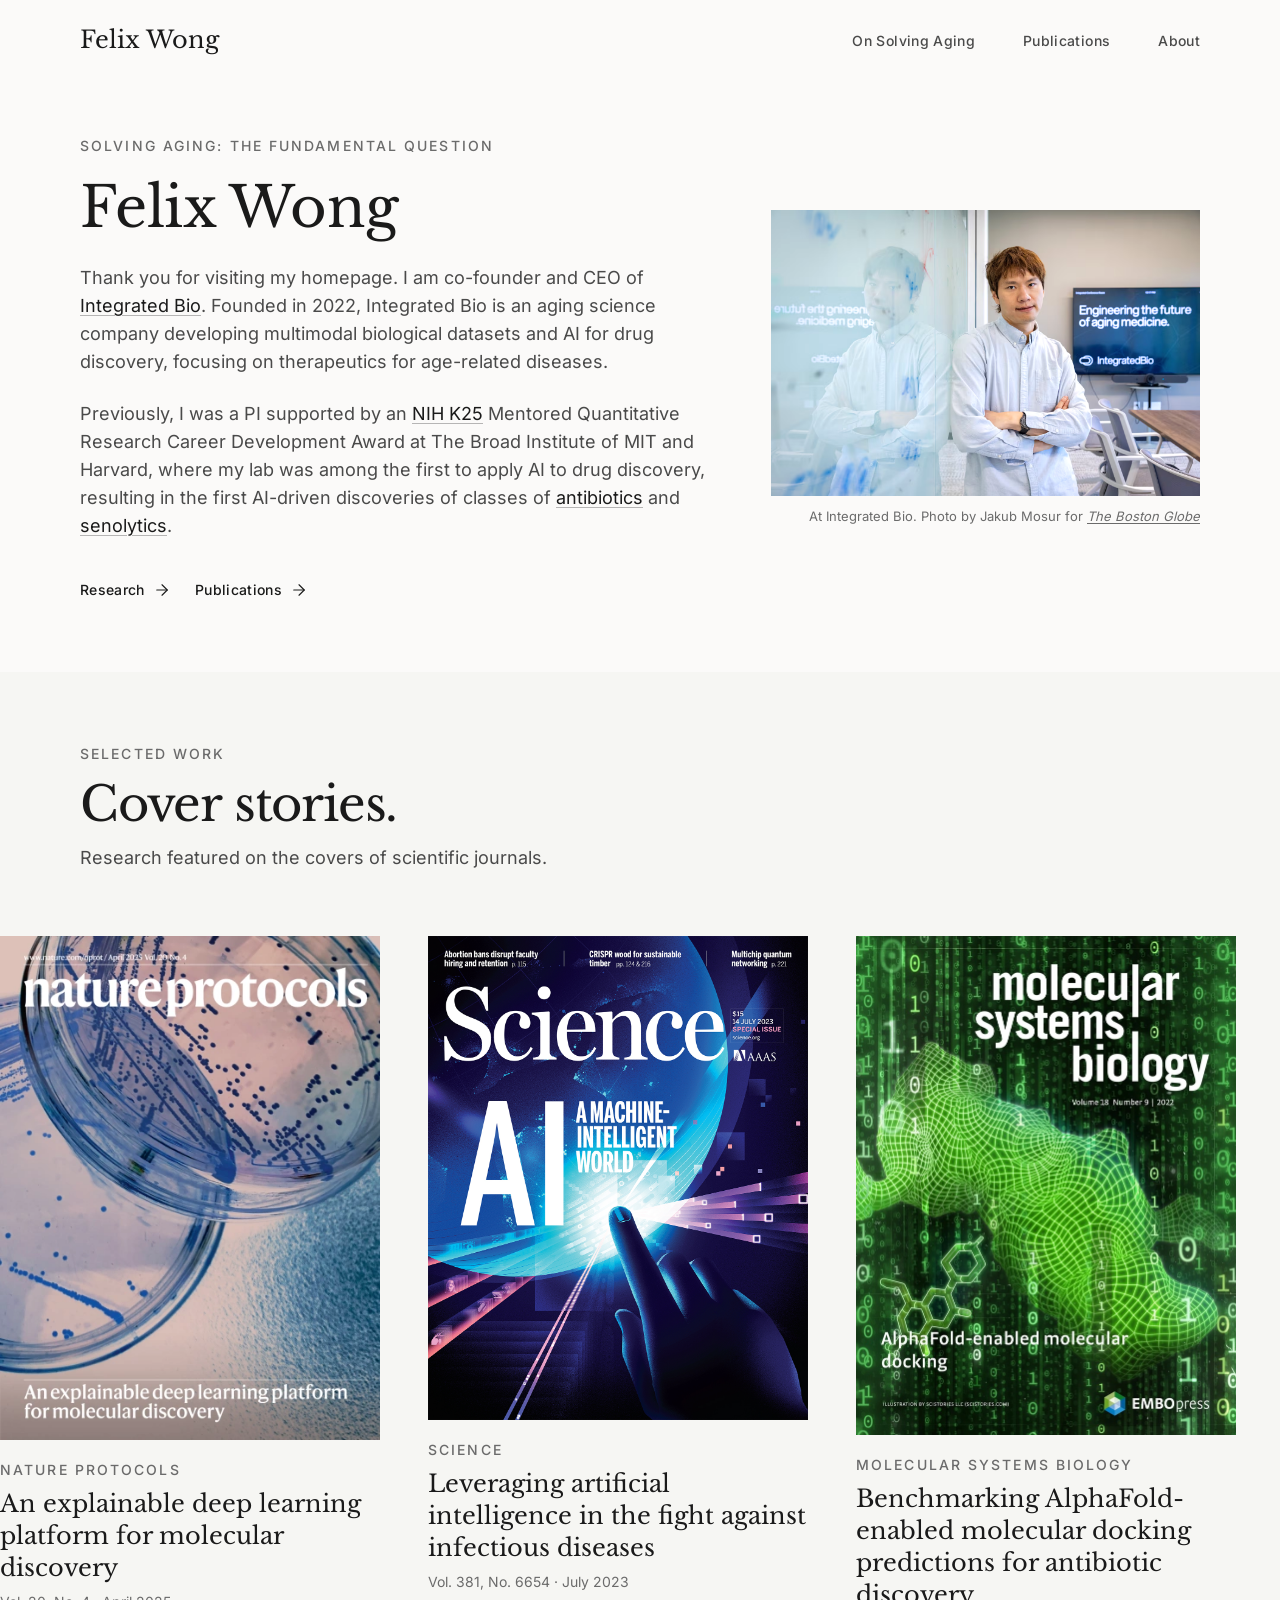
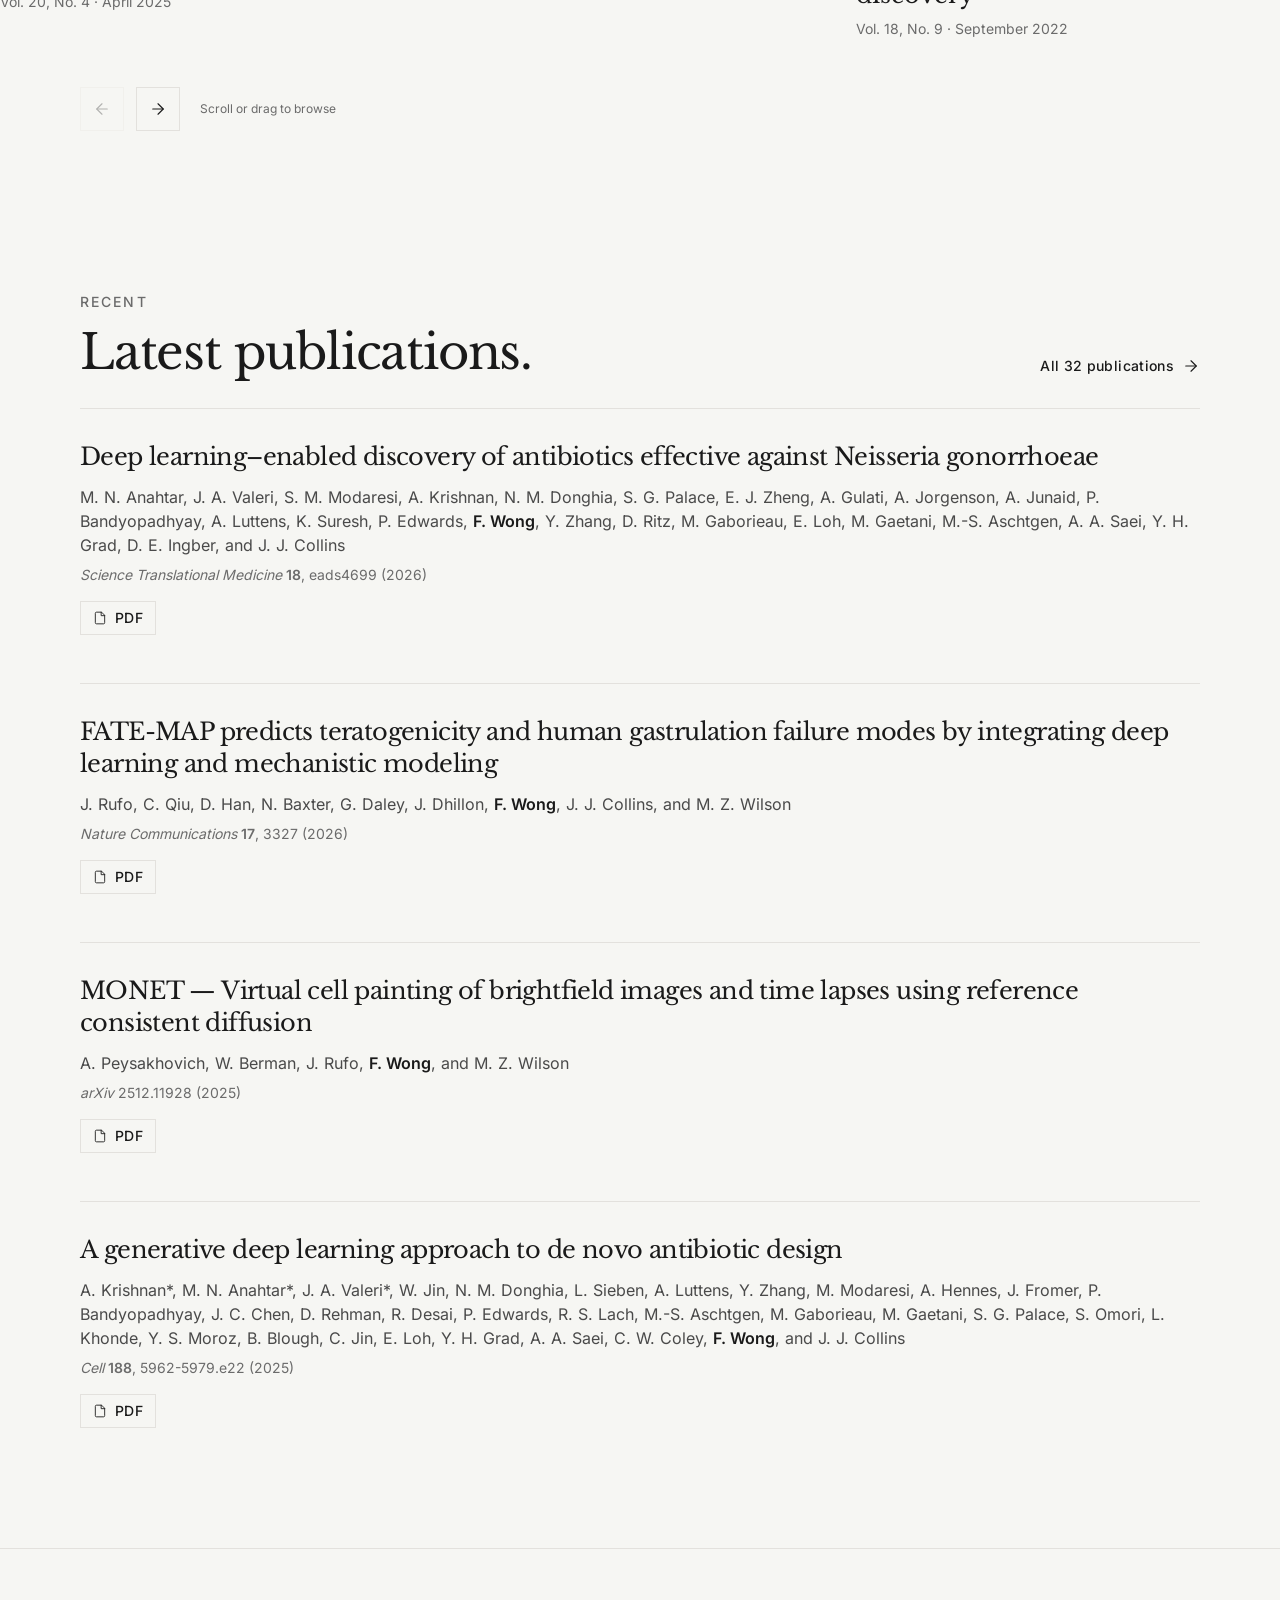
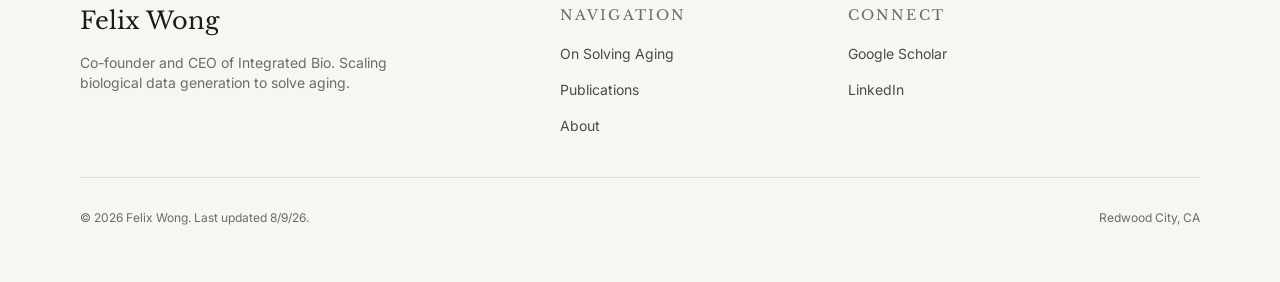
==== commit 106beaf9: "Use Libre Baskerville consistently for all titles and wordmarks" ====
--- a/index.html
+++ b/index.html
@@ -14,8 +14,8 @@
 <meta property="og:url" content="https://www.felixjwong.com/">
 <link rel="canonical" href="https://www.felixjwong.com/">
 <link rel="stylesheet" href="styles.css">
-<link rel="stylesheet" href="font-faces.css?v=original-body-new-titles">
-<link rel="stylesheet" href="typography.css?v=original-body-new-titles">
+<link rel="stylesheet" href="font-faces.css?v=all-titles-libre">
+<link rel="stylesheet" href="typography.css?v=all-titles-libre">
 <script type="application/ld+json">
 {
   "@context": "https://schema.org",
--- a/typography.css
+++ b/typography.css
@@ -1,11 +1,22 @@
-/* Original typography, with Libre Baskerville reserved for large page titles. */
+/* Libre Baskerville for titles and wordmarks; original body and italic passage fonts. */
 :root {
   --ink-muted: 0 0% 42%;
 }
 
-h1:not(.eyebrow) {
+h1,
+h2,
+h3,
+h4,
+h5,
+h6,
+.eyebrow:is(h1, h2, h3, h4, h5, h6),
+.font-serif:not(.italic) {
   font-family: "Libre Baskerville", Georgia, serif;
   font-optical-sizing: auto;
+  font-weight: 400;
+}
+
+h1:not(.eyebrow) {
   font-size: clamp(2.5rem, 2rem + 2.5vw, 3.5rem);
   font-weight: 400;
   line-height: 1.15;
